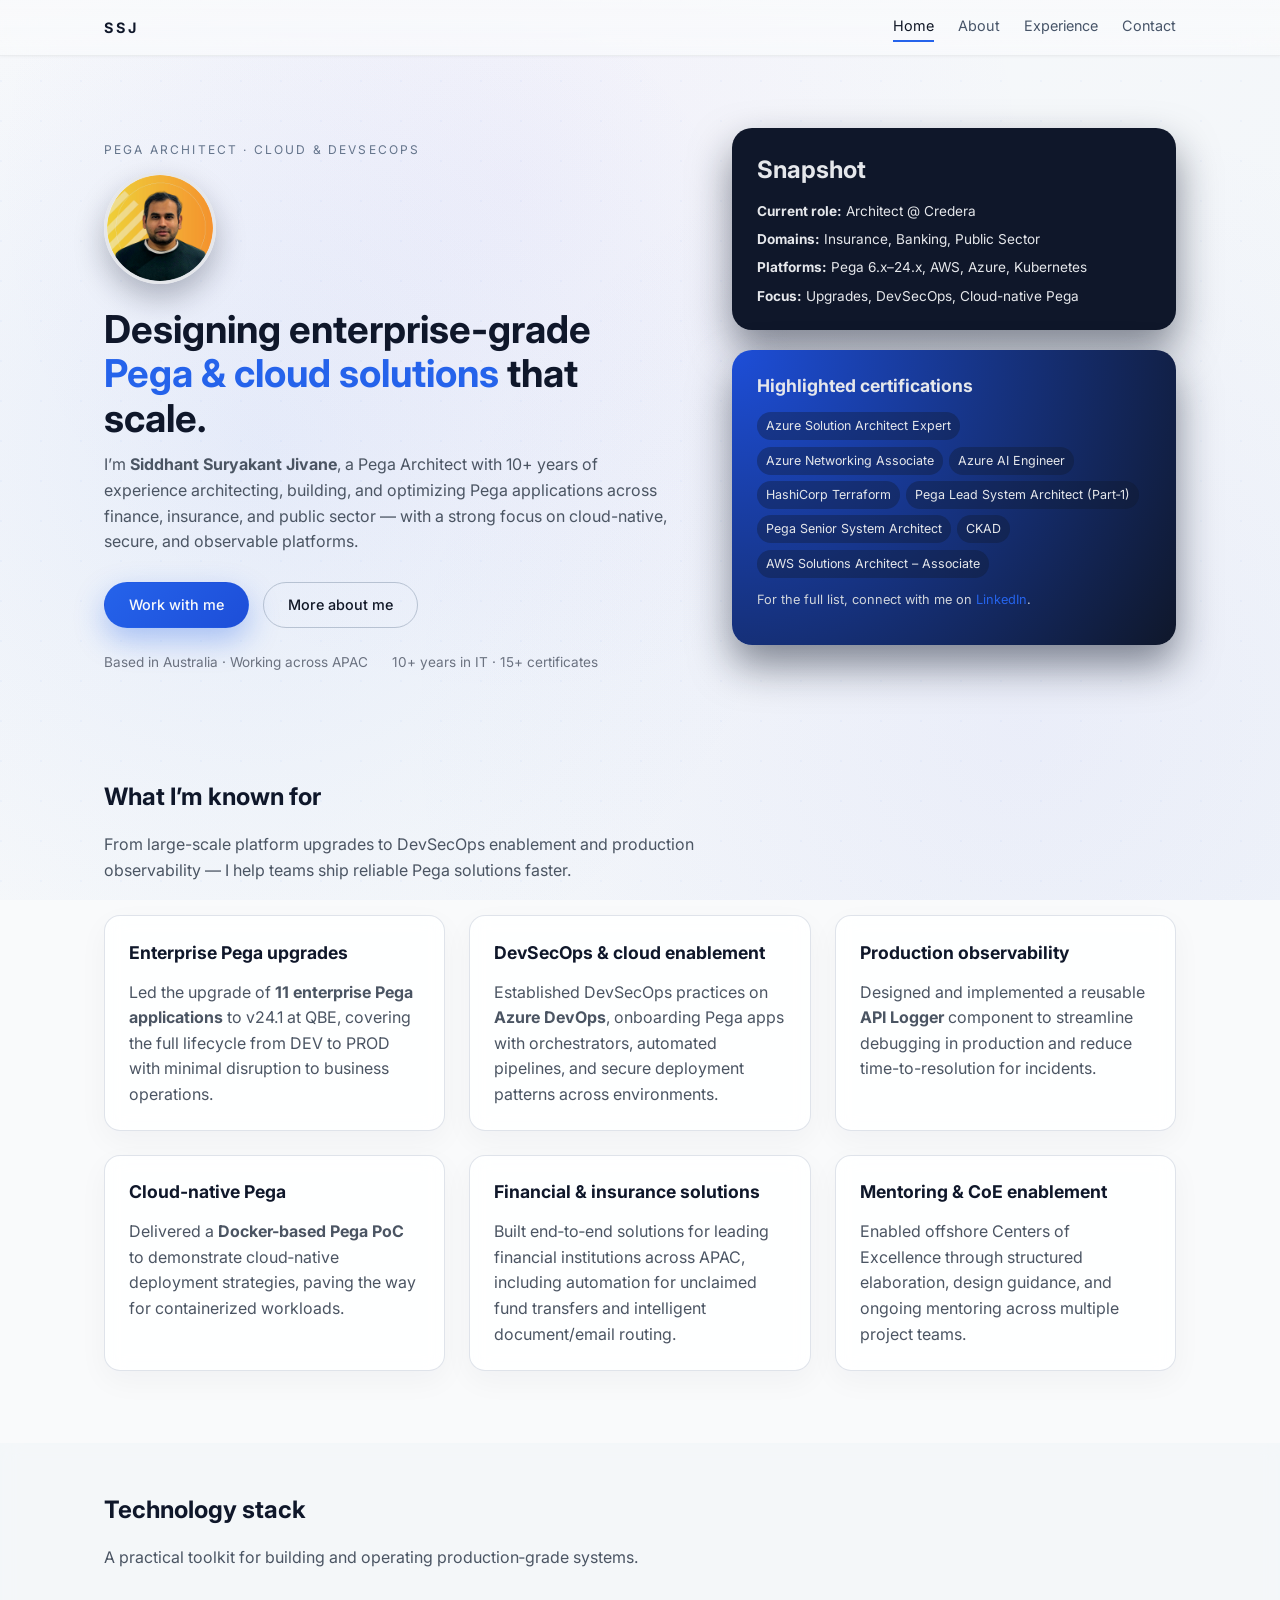
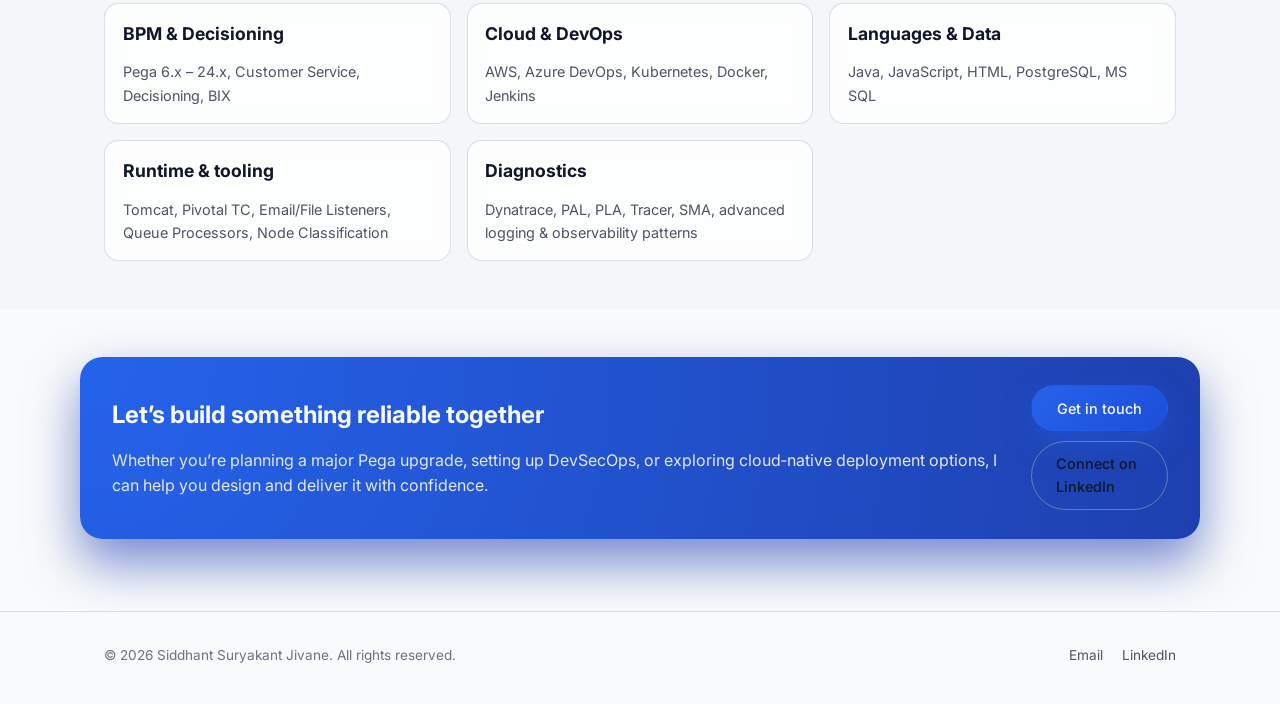
==== index.html @ ede344cb "Add files via upload ok" ====
<!DOCTYPE html>
<html lang="en">
  <head>
    <meta charset="UTF-8" />
    <meta name="viewport" content="width=device-width, initial-scale=1.0" />
    <title>Siddhant Suryakant Jivane | Pega Architect & Cloud Architect</title>
    <meta
      name="description"
      content="Siddhant Suryakant Jivane - Pega Architect and Cloud Architect with 10+ years of experience in Pega, DevSecOps, and cloud-native solutions across finance, insurance, and public sector."
    />
    <link rel="icon" type="image/png" href="assets/favicon.png" />
    <link rel="preconnect" href="https://fonts.googleapis.com" />
    <link rel="preconnect" href="https://fonts.gstatic.com" crossorigin />
    <link
      href="https://fonts.googleapis.com/css2?family=Inter:wght@300;400;500;600;700&display=swap"
      rel="stylesheet"
    />
    <link rel="stylesheet" href="styles.css" />
  </head>
  <body>
    <header class="site-header">
      <div class="container nav-container">
        <a href="index.html" class="logo">SSJ</a>
        <nav class="nav">
          <a href="index.html" class="nav-link active">Home</a>
          <a href="about.html" class="nav-link">About</a>
          <a href="experience.html" class="nav-link">Experience</a>
          <a href="contact.html" class="nav-link">Contact</a>
        </nav>
      </div>
    </header>

    <main>
      <!-- Hero -->
      <section class="hero">
        <div class="container hero-grid">
          <div class="hero-content">
            <p class="eyebrow">Pega Architect · Cloud & DevSecOps</p>
            <div class="hero-avatar-row">
              <img
                src="assets/profile.jpg"
                alt="Portrait of Siddhant Suryakant Jivane"
                class="avatar"
              />
            </div>
            <h1>
              Designing enterprise-grade<br />
              <span class="accent">Pega & cloud solutions</span>
              that scale.
            </h1>
            <p class="hero-subtitle">
              I’m <strong>Siddhant Suryakant Jivane</strong>, a Pega Architect with 10+
              years of experience architecting, building, and optimizing Pega
              applications across finance, insurance, and public sector — with a strong
              focus on cloud-native, secure, and observable platforms.
            </p>
            <div class="hero-actions">
              <a href="contact.html" class="btn primary">Work with me</a>
              <a href="about.html" class="btn ghost">More about me</a>
            </div>
            <div class="hero-meta">
              <span>Based in Australia · Working across APAC</span>
              <span>10+ years in IT · 15+ certificates</span>
            </div>
          </div>
          <div class="hero-panel">
            <div class="hero-card">
              <h2>Snapshot</h2>
              <ul class="stack-list">
                <li><strong>Current role:</strong> Architect @ Credera</li>
                <li><strong>Domains:</strong> Insurance, Banking, Public Sector</li>
                <li><strong>Platforms:</strong> Pega 6.x–24.x, AWS, Azure, Kubernetes</li>
                <li><strong>Focus:</strong> Upgrades, DevSecOps, Cloud-native Pega</li>
              </ul>
            </div>
            <div class="hero-card hero-card-accent">
              <h3>Highlighted certifications</h3>
              <ul class="badge-list">
                <li>Azure Solution Architect Expert</li>
                <li>Azure Networking Associate</li>
                <li>Azure AI Engineer</li>
                <li>HashiCorp Terraform</li>
                <li>Pega Lead System Architect (Part‑1)</li>
                <li>Pega Senior System Architect</li>
                <li>CKAD</li>
                <li>AWS Solutions Architect – Associate</li>
              </ul>
              <p class="small-note">
                For the full list, connect with me on
                <a
                  href="https://www.linkedin.com/in/siddhant-suryakant-jivane-pega-cloud/"
                  target="_blank"
                  rel="noreferrer"
                  >LinkedIn</a
                >.
              </p>
            </div>
          </div>
        </div>
      </section>

      <!-- Key Highlights -->
      <section class="section">
        <div class="container">
          <div class="section-header">
            <h2>What I’m known for</h2>
            <p>
              From large-scale platform upgrades to DevSecOps enablement and production
              observability — I help teams ship reliable Pega solutions faster.
            </p>
          </div>
          <div class="grid-3">
            <article class="card">
              <h3>Enterprise Pega upgrades</h3>
              <p>
                Led the upgrade of <strong>11 enterprise Pega applications</strong> to
                v24.1 at QBE, covering the full lifecycle from DEV to PROD with minimal
                disruption to business operations.
              </p>
            </article>
            <article class="card">
              <h3>DevSecOps & cloud enablement</h3>
              <p>
                Established DevSecOps practices on <strong>Azure DevOps</strong>,
                onboarding Pega apps with orchestrators, automated pipelines, and secure
                deployment patterns across environments.
              </p>
            </article>
            <article class="card">
              <h3>Production observability</h3>
              <p>
                Designed and implemented a reusable <strong>API Logger</strong> component
                to streamline debugging in production and reduce time-to-resolution for
                incidents.
              </p>
            </article>
          </div>
          <div class="grid-3">
            <article class="card">
              <h3>Cloud‑native Pega</h3>
              <p>
                Delivered a <strong>Docker-based Pega PoC</strong> to demonstrate
                cloud‑native deployment strategies, paving the way for containerized
                workloads.
              </p>
            </article>
            <article class="card">
              <h3>Financial & insurance solutions</h3>
              <p>
                Built end‑to‑end solutions for leading financial institutions across
                APAC, including automation for unclaimed fund transfers and intelligent
                document/email routing.
              </p>
            </article>
            <article class="card">
              <h3>Mentoring & CoE enablement</h3>
              <p>
                Enabled offshore Centers of Excellence through structured elaboration,
                design guidance, and ongoing mentoring across multiple project teams.
              </p>
            </article>
          </div>
        </div>
      </section>

      <!-- Tech Stack -->
      <section class="section section-alt">
        <div class="container">
          <div class="section-header">
            <h2>Technology stack</h2>
            <p>A practical toolkit for building and operating production‑grade systems.</p>
          </div>
          <div class="stack-grid">
            <div class="stack-column">
              <h3>BPM & Decisioning</h3>
              <p>Pega 6.x – 24.x, Customer Service, Decisioning, BIX</p>
            </div>
            <div class="stack-column">
              <h3>Cloud & DevOps</h3>
              <p>AWS, Azure DevOps, Kubernetes, Docker, Jenkins</p>
            </div>
            <div class="stack-column">
              <h3>Languages & Data</h3>
              <p>Java, JavaScript, HTML, PostgreSQL, MS SQL</p>
            </div>
            <div class="stack-column">
              <h3>Runtime & tooling</h3>
              <p>Tomcat, Pivotal TC, Email/File Listeners, Queue Processors, Node Classification</p>
            </div>
            <div class="stack-column">
              <h3>Diagnostics</h3>
              <p>Dynatrace, PAL, PLA, Tracer, SMA, advanced logging & observability patterns</p>
            </div>
          </div>
        </div>
      </section>

      <!-- Call to action -->
      <section class="section">
        <div class="container cta">
          <div>
            <h2>Let’s build something reliable together</h2>
            <p>
              Whether you’re planning a major Pega upgrade, setting up DevSecOps, or
              exploring cloud‑native deployment options, I can help you design and
              deliver it with confidence.
            </p>
          </div>
          <div class="cta-actions">
            <a href="contact.html" class="btn primary">Get in touch</a>
            <a
              href="https://www.linkedin.com/in/siddhant-suryakant-jivane-pega-cloud/"
              class="btn ghost"
              target="_blank"
              rel="noreferrer"
              >Connect on LinkedIn</a
            >
          </div>
        </div>
      </section>
    </main>

    <footer class="site-footer">
      <div class="container footer-content">
        <p>© <span id="year"></span> Siddhant Suryakant Jivane. All rights reserved.</p>
        <div class="footer-links">
          <a
            href="mailto:siddhant1jivane@gmail.com"
            class="footer-link"
            >Email</a
          >
          <a
            href="https://www.linkedin.com/in/siddhant-suryakant-jivane-pega-cloud/"
            target="_blank"
            rel="noreferrer"
            class="footer-link"
            >LinkedIn</a
          >
        </div>
      </div>
      <script>
        document.getElementById("year").textContent = new Date().getFullYear();
      </script>
    </footer>
    <script src="animations.js"></script>
  </body>
  </html>
---- styles.css ----
*,
*::before,
*::after {
  box-sizing: border-box;
}

html {
  scroll-behavior: smooth;
}

html,
body {
  margin: 0;
  padding: 0;
}

/* Respect user's motion preferences */
@media (prefers-reduced-motion: reduce) {
  *,
  *::before,
  *::after {
    animation-duration: 0.01ms !important;
    animation-iteration-count: 1 !important;
    transition-duration: 0.01ms !important;
  }
  
  html {
    scroll-behavior: auto;
  }
  
  body::before,
  body::after {
    animation: none !important;
  }
}

body {
  font-family: 'Inter', system-ui, -apple-system, BlinkMacSystemFont, 'Segoe UI',
    sans-serif;
  color: #0f172a;
  background-color: #f9fafb;
  line-height: 1.6;
  position: relative;
  overflow-x: hidden;
}

/* Animated gradient mesh background */
body::before {
  content: '';
  position: fixed;
  top: 0;
  left: 0;
  width: 100%;
  height: 100%;
  z-index: -1;
  background: 
    radial-gradient(circle at 20% 50%, rgba(37, 99, 235, 0.08) 0%, transparent 50%),
    radial-gradient(circle at 80% 80%, rgba(99, 102, 241, 0.06) 0%, transparent 50%),
    radial-gradient(circle at 40% 20%, rgba(139, 92, 246, 0.05) 0%, transparent 50%),
    linear-gradient(135deg, #f9fafb 0%, #f1f5f9 100%);
  background-size: 100% 100%;
  animation: gradientShift 15s ease infinite;
  opacity: 1;
}

@keyframes gradientShift {
  0%, 100% {
    background-position: 0% 50%;
  }
  50% {
    background-position: 100% 50%;
  }
}

/* Subtle animated dots pattern overlay */
body::after {
  content: '';
  position: fixed;
  top: 0;
  left: 0;
  width: 100%;
  height: 100%;
  z-index: -1;
  background-image: 
    radial-gradient(circle at 1px 1px, rgba(37, 99, 235, 0.03) 1px, transparent 0);
  background-size: 40px 40px;
  animation: patternMove 20s linear infinite;
  pointer-events: none;
}

@keyframes patternMove {
  0% {
    transform: translate(0, 0);
  }
  100% {
    transform: translate(40px, 40px);
  }
}

a {
  color: #2563eb;
  text-decoration: none;
}

a:hover {
  text-decoration: underline;
}

.container {
  max-width: 1120px;
  margin: 0 auto;
  padding: 0 1.5rem;
}

.site-header {
  position: sticky;
  top: 0;
  z-index: 20;
  backdrop-filter: blur(20px) saturate(180%);
  background: linear-gradient(to bottom, rgba(249, 250, 251, 0.85), rgba(249, 250, 251, 0.75));
  border-bottom: 1px solid rgba(15, 23, 42, 0.06);
  animation: slideInLeft 0.5s ease-out;
  box-shadow: 0 1px 3px rgba(15, 23, 42, 0.04);
}

.nav-container {
  display: flex;
  align-items: center;
  justify-content: space-between;
  padding: 0.85rem 1.5rem;
}

.logo {
  font-weight: 700;
  letter-spacing: 0.2em;
  font-size: 0.9rem;
  text-transform: uppercase;
  color: #0f172a;
  transition: transform 0.2s ease-out, color 0.2s ease-out;
  text-decoration: none;
}

.logo:hover {
  transform: scale(1.05);
  color: #2563eb;
}

.nav {
  display: flex;
  align-items: center;
  gap: 1.5rem;
}

.nav-link {
  font-size: 0.9rem;
  color: #475569;
  padding-bottom: 0.2rem;
  border-bottom: 2px solid transparent;
  transition: color 0.2s ease-out, border-color 0.2s ease-out;
  position: relative;
}

.nav-link:hover {
  color: #111827;
}

.nav-link.active {
  color: #111827;
  border-bottom-color: #2563eb;
}

.hero {
  padding: 4.5rem 0 3.5rem;
  animation: fadeIn 0.8s ease-out;
}

.hero-grid {
  display: grid;
  grid-template-columns: minmax(0, 3fr) minmax(0, 2.3fr);
  gap: 3rem;
  align-items: flex-start;
}

.eyebrow {
  text-transform: uppercase;
  font-size: 0.75rem;
  letter-spacing: 0.18em;
  color: #64748b;
  margin-bottom: 0.75rem;
}

h1,
h2,
h3 {
  margin: 0 0 0.8rem;
  color: #0f172a;
}

h1 {
  font-size: clamp(2.1rem, 3vw, 2.8rem);
  line-height: 1.15;
}

h2 {
  font-size: 1.5rem;
}

h3 {
  font-size: 1.1rem;
}

.accent {
  color: #2563eb;
}

.hero-subtitle {
  margin-top: 0.8rem;
  color: #4b5563;
}

.hero-avatar-row {
  margin-bottom: 1rem;
}

.avatar {
  width: 112px;
  height: 112px;
  border-radius: 999px;
  border: 3px solid #e5e7eb;
  box-shadow: 0 14px 30px rgba(15, 23, 42, 0.28);
  object-fit: cover;
  animation: scaleIn 0.6s ease-out 0.2s forwards;
  opacity: 0;
  transition: transform 0.3s ease-out, box-shadow 0.3s ease-out;
}

.avatar:hover {
  transform: scale(1.05);
  box-shadow: 0 18px 40px rgba(15, 23, 42, 0.35);
}

.hero-actions {
  margin-top: 1.7rem;
  display: flex;
  flex-wrap: wrap;
  gap: 0.85rem;
}

/* Animation keyframes */
@keyframes fadeInUp {
  from {
    opacity: 0;
    transform: translateY(20px);
  }
  to {
    opacity: 1;
    transform: translateY(0);
  }
}

@keyframes fadeIn {
  from {
    opacity: 0;
  }
  to {
    opacity: 1;
  }
}

@keyframes slideInLeft {
  from {
    opacity: 0;
    transform: translateX(-20px);
  }
  to {
    opacity: 1;
    transform: translateX(0);
  }
}

@keyframes scaleIn {
  from {
    opacity: 0;
    transform: scale(0.95);
  }
  to {
    opacity: 1;
    transform: scale(1);
  }
}

/* Animation classes */
.fade-in-up {
  animation: fadeInUp 0.6s ease-out forwards;
  opacity: 0;
}

.fade-in {
  animation: fadeIn 0.5s ease-out forwards;
  opacity: 0;
}

.slide-in-left {
  animation: slideInLeft 0.5s ease-out forwards;
  opacity: 0;
}

.scale-in {
  animation: scaleIn 0.4s ease-out forwards;
  opacity: 0;
}

/* Scroll-triggered animations */
.animate-on-scroll {
  opacity: 0;
  transform: translateY(30px);
  transition: opacity 0.6s ease-out, transform 0.6s ease-out;
}

.animate-on-scroll.animated {
  opacity: 1;
  transform: translateY(0);
}

/* Stagger delay for grid items */
.animate-on-scroll.delay-1 { transition-delay: 0.1s; }
.animate-on-scroll.delay-2 { transition-delay: 0.2s; }
.animate-on-scroll.delay-3 { transition-delay: 0.3s; }
.animate-on-scroll.delay-4 { transition-delay: 0.4s; }
.animate-on-scroll.delay-5 { transition-delay: 0.5s; }
.animate-on-scroll.delay-6 { transition-delay: 0.6s; }

.btn {
  display: inline-flex;
  align-items: center;
  justify-content: center;
  border-radius: 999px;
  padding: 0.65rem 1.5rem;
  font-size: 0.9rem;
  font-weight: 500;
  border: 1px solid transparent;
  cursor: pointer;
  transition: all 0.3s cubic-bezier(0.4, 0, 0.2, 1);
}

.btn.primary {
  background: linear-gradient(135deg, #2563eb, #1d4ed8);
  color: #f9fafb;
  box-shadow: 0 12px 30px rgba(37, 99, 235, 0.35);
}

.btn.primary:hover {
  box-shadow: 0 18px 40px rgba(37, 99, 235, 0.4);
  transform: translateY(-2px) scale(1.02);
}

.btn.primary:active {
  transform: translateY(0) scale(0.98);
}

.btn.ghost {
  background-color: transparent;
  border-color: rgba(148, 163, 184, 0.6);
  color: #111827;
}

.btn.ghost:hover {
  background-color: rgba(148, 163, 184, 0.12);
  transform: translateY(-1px);
  border-color: rgba(148, 163, 184, 0.8);
}

.btn.ghost:active {
  transform: translateY(0);
}

.btn.full-width {
  width: 100%;
}

.hero-meta {
  margin-top: 1.5rem;
  display: flex;
  flex-wrap: wrap;
  gap: 1.5rem;
  font-size: 0.85rem;
  color: #6b7280;
}

.hero-panel {
  display: flex;
  flex-direction: column;
  gap: 1.25rem;
}

.hero-card {
  background-color: #0f172a;
  color: #e5e7eb;
  border-radius: 1.25rem;
  padding: 1.4rem 1.6rem;
  box-shadow: 0 20px 40px rgba(15, 23, 42, 0.5);
  transition: transform 0.3s ease-out, box-shadow 0.3s ease-out;
  animation: fadeInUp 0.6s ease-out forwards;
  opacity: 0;
}

.hero-card:nth-child(1) {
  animation-delay: 0.3s;
}

.hero-card:nth-child(2) {
  animation-delay: 0.5s;
}

.hero-card:hover {
  transform: translateY(-4px);
  box-shadow: 0 24px 50px rgba(15, 23, 42, 0.6);
}

.hero-card h2,
.hero-card h3 {
  color: #e5e7eb;
  margin-bottom: 0.75rem;
}

.hero-card-accent {
  background: radial-gradient(circle at top left, #1d4ed8, #0f172a);
}

.stack-list {
  list-style: none;
  padding: 0;
  margin: 0;
  font-size: 0.85rem;
}

.stack-list li + li {
  margin-top: 0.4rem;
}

.badge-list {
  list-style: none;
  padding: 0;
  margin: 0.2rem 0 0.75rem;
  display: flex;
  flex-wrap: wrap;
  gap: 0.4rem;
}

.badge-list li {
  font-size: 0.78rem;
  padding: 0.25rem 0.55rem;
  border-radius: 999px;
  background-color: rgba(15, 23, 42, 0.22);
  color: #e5e7eb;
  transition: transform 0.2s ease-out, background-color 0.2s ease-out;
  display: inline-block;
}

.badge-list li:hover {
  transform: scale(1.08);
  background-color: rgba(15, 23, 42, 0.3);
}

.hero-card-accent .badge-list li {
  background-color: rgba(15, 23, 42, 0.35);
}

.small-note {
  font-size: 0.8rem;
  color: #d1d5db;
  margin-top: 0.5rem;
}

.section {
  padding: 3rem 0;
}

.section-alt {
  background-color: rgba(241, 245, 249, 0.6);
  backdrop-filter: blur(10px);
  position: relative;
}

.section-header {
  max-width: 640px;
  margin-bottom: 2rem;
}

.section-header p {
  color: #4b5563;
}

.grid-3 {
  display: grid;
  grid-template-columns: repeat(3, minmax(0, 1fr));
  gap: 1.5rem;
  margin-bottom: 1.5rem;
}

.card {
  background-color: rgba(255, 255, 255, 0.85);
  backdrop-filter: blur(10px);
  border-radius: 1rem;
  padding: 1.4rem 1.5rem;
  border: 1px solid rgba(148, 163, 184, 0.3);
  box-shadow: 0 10px 30px rgba(15, 23, 42, 0.04);
  transition: transform 0.3s ease-out, box-shadow 0.3s ease-out, border-color 0.3s ease-out, background-color 0.3s ease-out;
}

.card:hover {
  transform: translateY(-4px);
  box-shadow: 0 16px 40px rgba(15, 23, 42, 0.08);
  border-color: rgba(148, 163, 184, 0.5);
  background-color: rgba(255, 255, 255, 0.95);
}

.card p {
  margin: 0;
  color: #4b5563;
}

.stack-grid {
  display: grid;
  grid-template-columns: repeat(3, minmax(0, 1fr));
  gap: 1rem;
}

.stack-column {
  background-color: rgba(255, 255, 255, 0.85);
  backdrop-filter: blur(10px);
  border-radius: 0.9rem;
  padding: 1rem 1.1rem;
  border: 1px solid rgba(148, 163, 184, 0.35);
  transition: transform 0.3s ease-out, box-shadow 0.3s ease-out, border-color 0.3s ease-out, background-color 0.3s ease-out;
}

.stack-column:hover {
  transform: translateY(-2px);
  box-shadow: 0 8px 24px rgba(15, 23, 42, 0.06);
  border-color: rgba(148, 163, 184, 0.5);
  background-color: rgba(255, 255, 255, 0.95);
}

.stack-column p {
  margin: 0;
  font-size: 0.9rem;
  color: #4b5563;
}

.cta {
  display: flex;
  align-items: center;
  justify-content: space-between;
  gap: 1.5rem;
  background: radial-gradient(circle at top left, #2563eb, #1e40af);
  color: #e5e7eb;
  border-radius: 1.4rem;
  padding: 1.8rem 2rem;
  box-shadow: 0 24px 50px rgba(30, 64, 175, 0.6);
  transition: transform 0.3s ease-out, box-shadow 0.3s ease-out;
}

.cta:hover {
  transform: translateY(-2px);
  box-shadow: 0 28px 60px rgba(30, 64, 175, 0.7);
}

.cta h2 {
  color: #f9fafb;
}

.cta p {
  color: #e5e7eb;
  margin: 0.4rem 0 0;
}

.cta-actions {
  display: flex;
  flex-direction: column;
  gap: 0.6rem;
}

.page-hero {
  padding: 3.5rem 0 2.2rem;
  animation: fadeInUp 0.6s ease-out;
}

.page-hero .lead {
  color: #4b5563;
}

.narrow {
  max-width: 720px;
}

.two-column {
  display: grid;
  grid-template-columns: minmax(0, 1.25fr) minmax(0, 1.1fr);
  gap: 2.5rem;
  align-items: flex-start;
}

.key-list {
  list-style: none;
  padding: 0;
  margin: 0;
  color: #4b5563;
  font-size: 0.95rem;
}

.key-list li + li {
  margin-top: 0.5rem;
}

.badge-grid {
  display: grid;
  grid-template-columns: minmax(0, 2fr) minmax(0, 1.5fr);
  gap: 1.5rem;
  margin-top: 1.2rem;
}

.badge-group h3 {
  margin-bottom: 0.5rem;
}

.badge-group .badge-list li {
  background-color: #e5edff;
  color: #1e3a8a;
  transition: transform 0.2s ease-out, background-color 0.2s ease-out;
}

.badge-group .badge-list li:hover {
  transform: scale(1.08);
  background-color: #dbeafe;
}

.timeline {
  border-left: 2px solid rgba(148, 163, 184, 0.7);
  margin-left: 0.4rem;
  padding-left: 1.6rem;
  display: flex;
  flex-direction: column;
  gap: 1.8rem;
}

.timeline-item {
  position: relative;
  transition: transform 0.3s ease-out;
}

.timeline-item:hover {
  transform: translateX(4px);
}

.timeline-item::before {
  content: '';
  position: absolute;
  left: -1.74rem;
  top: 0.35rem;
  width: 10px;
  height: 10px;
  border-radius: 999px;
  background-color: #2563eb;
  box-shadow: 0 0 0 4px rgba(37, 99, 235, 0.2);
  transition: transform 0.3s ease-out, box-shadow 0.3s ease-out;
}

.timeline-item:hover::before {
  transform: scale(1.3);
  box-shadow: 0 0 0 6px rgba(37, 99, 235, 0.3);
}

.timeline-meta h2 {
  font-size: 1.1rem;
}

.company {
  font-size: 0.95rem;
  color: #374151;
  margin: 0;
}

.duration {
  font-size: 0.85rem;
  color: #6b7280;
  margin: 0.15rem 0 0.5rem;
}

.timeline-content ul {
  margin: 0.2rem 0 0;
  padding-left: 1.1rem;
  color: #4b5563;
}

.timeline-content li + li {
  margin-top: 0.35rem;
}

.education-grid {
  display: grid;
  grid-template-columns: minmax(0, 1.3fr) minmax(0, 1fr);
  gap: 1.2rem;
}

.education-meta {
  margin-top: 0.4rem;
  font-size: 0.85rem;
  color: #6b7280;
}

.contact-list {
  list-style: none;
  padding: 0;
  margin: 0 0 1rem;
}

.contact-list li {
  margin-bottom: 0.7rem;
  font-size: 0.95rem;
}

.label {
  display: block;
  font-size: 0.8rem;
  text-transform: uppercase;
  letter-spacing: 0.16em;
  color: #94a3b8;
  margin-bottom: 0.15rem;
}

.contact-form {
  background-color: rgba(255, 255, 255, 0.85);
  backdrop-filter: blur(10px);
  border-radius: 1rem;
  padding: 1.6rem 1.8rem;
  border: 1px solid rgba(148, 163, 184, 0.4);
  box-shadow: 0 12px 30px rgba(15, 23, 42, 0.06);
  transition: background-color 0.3s ease-out;
}

.contact-form:hover {
  background-color: rgba(255, 255, 255, 0.95);
}

.form-field {
  margin-bottom: 1rem;
}

.form-field label {
  display: block;
  font-size: 0.85rem;
  font-weight: 500;
  color: #374151;
  margin-bottom: 0.25rem;
}

.form-field input,
.form-field textarea {
  width: 100%;
  border-radius: 0.7rem;
  border: 1px solid rgba(148, 163, 184, 0.8);
  padding: 0.55rem 0.75rem;
  font-family: inherit;
  font-size: 0.9rem;
  outline: none;
  transition: border-color 0.15s ease-out, box-shadow 0.15s ease-out;
}

.form-field input:focus,
.form-field textarea:focus {
  border-color: #2563eb;
  box-shadow: 0 0 0 3px rgba(37, 99, 235, 0.15);
  transform: translateY(-1px);
}

.form-field input,
.form-field textarea {
  transition: border-color 0.2s ease-out, box-shadow 0.2s ease-out, transform 0.2s ease-out;
}

.form-hint {
  font-size: 0.8rem;
  color: #6b7280;
  margin-top: 0.5rem;
}

.site-footer {
  border-top: 1px solid rgba(148, 163, 184, 0.35);
  padding: 1.25rem 0 1.5rem;
  background-color: #f8fafc;
  margin-top: 1.5rem;
}

.footer-content {
  display: flex;
  align-items: center;
  justify-content: space-between;
  gap: 1rem;
  font-size: 0.85rem;
  color: #6b7280;
}

.footer-links {
  display: flex;
  gap: 1.2rem;
}

.footer-link {
  color: #4b5563;
}

.footer-link:hover {
  color: #111827;
}

@media (max-width: 900px) {
  .hero-grid {
    grid-template-columns: minmax(0, 1fr);
  }

  .hero-panel {
    order: -1;
  }

  .grid-3 {
    grid-template-columns: repeat(2, minmax(0, 1fr));
  }

  .stack-grid {
    grid-template-columns: repeat(2, minmax(0, 1fr));
  }

  .badge-grid {
    grid-template-columns: minmax(0, 1fr);
  }

  .two-column {
    grid-template-columns: minmax(0, 1fr);
  }

  .cta {
    flex-direction: column;
    align-items: flex-start;
  }
}

@media (max-width: 640px) {
  .nav-container {
    padding-inline: 1.1rem;
  }

  .nav {
    gap: 0.9rem;
  }

  .hero {
    padding-top: 3.2rem;
  }

  .section {
    padding: 2.2rem 0;
  }

  .grid-3 {
    grid-template-columns: minmax(0, 1fr);
  }

  .stack-grid {
    grid-template-columns: minmax(0, 1fr);
  }

  .education-grid {
    grid-template-columns: minmax(0, 1fr);
  }

  .cta {
    padding: 1.4rem 1.5rem;
  }

  .contact-form {
    padding-inline: 1.2rem;
  }

  .footer-content {
    flex-direction: column;
    align-items: flex-start;
  }
}
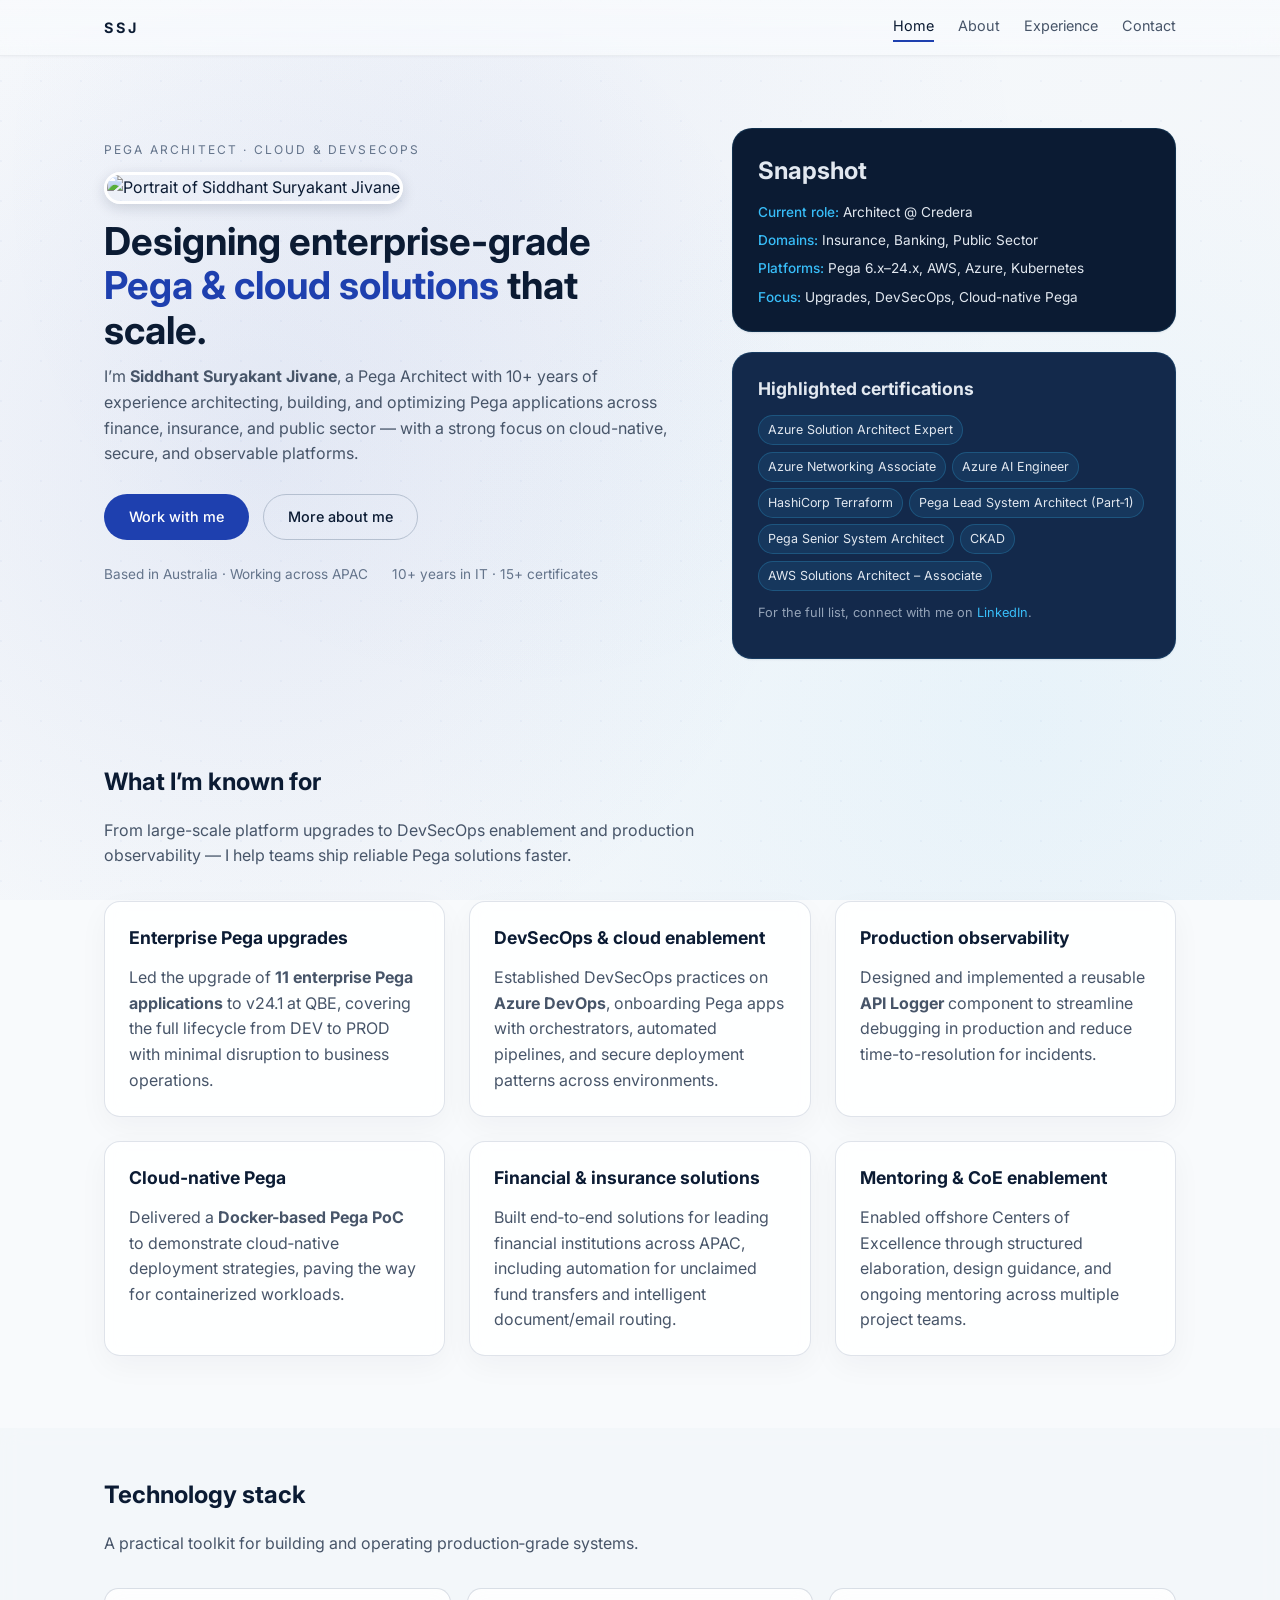
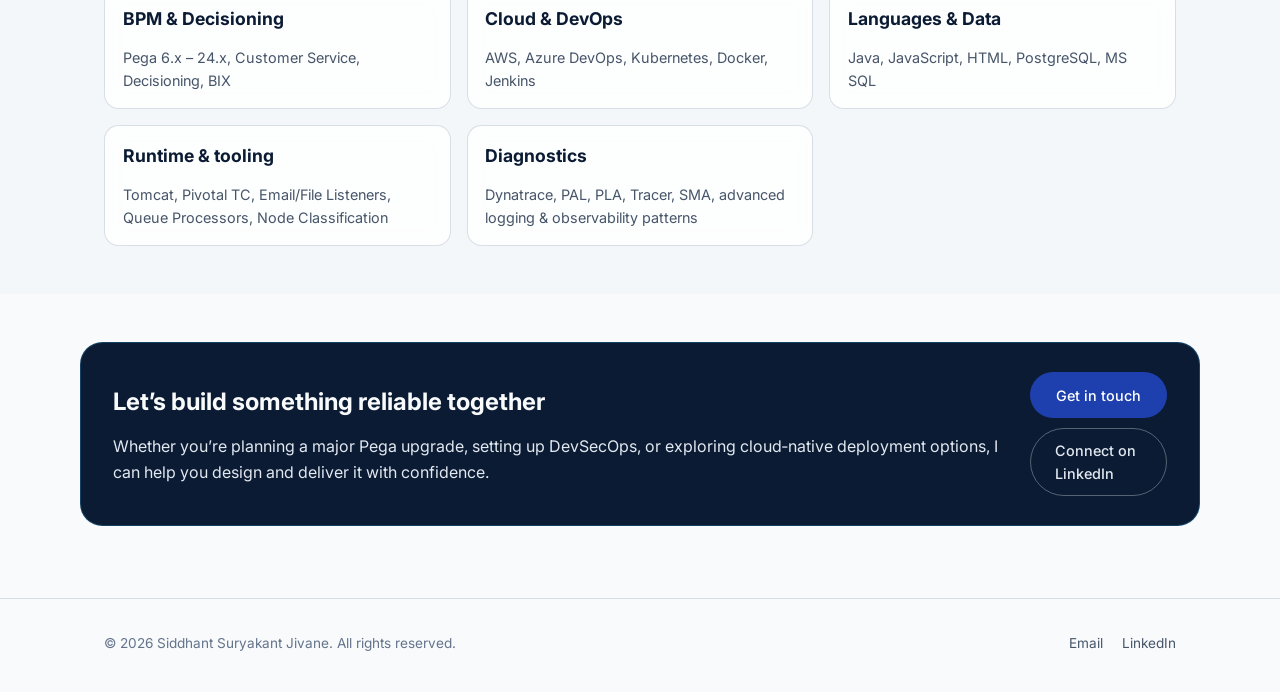
==== commit 6a937ee0: "Add files via upload" ====
--- a/index.html
+++ b/index.html
@@ -1,249 +1,305 @@
-<!DOCTYPE html>
-<html lang="en">
-  <head>
-    <meta charset="UTF-8" />
-    <meta name="viewport" content="width=device-width, initial-scale=1.0" />
-    <title>Siddhant Suryakant Jivane | Pega Architect & Cloud Architect</title>
-    <meta
-      name="description"
-      content="Siddhant Suryakant Jivane - Pega Architect and Cloud Architect with 10+ years of experience in Pega, DevSecOps, and cloud-native solutions across finance, insurance, and public sector."
-    />
-    <link rel="icon" type="image/png" href="assets/favicon.png" />
-    <link rel="preconnect" href="https://fonts.googleapis.com" />
-    <link rel="preconnect" href="https://fonts.gstatic.com" crossorigin />
-    <link
-      href="https://fonts.googleapis.com/css2?family=Inter:wght@300;400;500;600;700&display=swap"
-      rel="stylesheet"
-    />
-    <link rel="stylesheet" href="styles.css" />
-  </head>
-  <body>
-    <header class="site-header">
-      <div class="container nav-container">
-        <a href="index.html" class="logo">SSJ</a>
-        <nav class="nav">
-          <a href="index.html" class="nav-link active">Home</a>
-          <a href="about.html" class="nav-link">About</a>
-          <a href="experience.html" class="nav-link">Experience</a>
-          <a href="contact.html" class="nav-link">Contact</a>
-        </nav>
-      </div>
-    </header>
-
-    <main>
-      <!-- Hero -->
-      <section class="hero">
-        <div class="container hero-grid">
-          <div class="hero-content">
-            <p class="eyebrow">Pega Architect · Cloud & DevSecOps</p>
-            <div class="hero-avatar-row">
-              <img
-                src="assets/profile.jpg"
-                alt="Portrait of Siddhant Suryakant Jivane"
-                class="avatar"
-              />
-            </div>
-            <h1>
-              Designing enterprise-grade<br />
-              <span class="accent">Pega & cloud solutions</span>
-              that scale.
-            </h1>
-            <p class="hero-subtitle">
-              I’m <strong>Siddhant Suryakant Jivane</strong>, a Pega Architect with 10+
-              years of experience architecting, building, and optimizing Pega
-              applications across finance, insurance, and public sector — with a strong
-              focus on cloud-native, secure, and observable platforms.
-            </p>
-            <div class="hero-actions">
-              <a href="contact.html" class="btn primary">Work with me</a>
-              <a href="about.html" class="btn ghost">More about me</a>
-            </div>
-            <div class="hero-meta">
-              <span>Based in Australia · Working across APAC</span>
-              <span>10+ years in IT · 15+ certificates</span>
-            </div>
-          </div>
-          <div class="hero-panel">
-            <div class="hero-card">
-              <h2>Snapshot</h2>
-              <ul class="stack-list">
-                <li><strong>Current role:</strong> Architect @ Credera</li>
-                <li><strong>Domains:</strong> Insurance, Banking, Public Sector</li>
-                <li><strong>Platforms:</strong> Pega 6.x–24.x, AWS, Azure, Kubernetes</li>
-                <li><strong>Focus:</strong> Upgrades, DevSecOps, Cloud-native Pega</li>
-              </ul>
-            </div>
-            <div class="hero-card hero-card-accent">
-              <h3>Highlighted certifications</h3>
-              <ul class="badge-list">
-                <li>Azure Solution Architect Expert</li>
-                <li>Azure Networking Associate</li>
-                <li>Azure AI Engineer</li>
-                <li>HashiCorp Terraform</li>
-                <li>Pega Lead System Architect (Part‑1)</li>
-                <li>Pega Senior System Architect</li>
-                <li>CKAD</li>
-                <li>AWS Solutions Architect – Associate</li>
-              </ul>
-              <p class="small-note">
-                For the full list, connect with me on
-                <a
-                  href="https://www.linkedin.com/in/siddhant-suryakant-jivane-pega-cloud/"
-                  target="_blank"
-                  rel="noreferrer"
-                  >LinkedIn</a
-                >.
-              </p>
-            </div>
-          </div>
-        </div>
-      </section>
-
-      <!-- Key Highlights -->
-      <section class="section">
-        <div class="container">
-          <div class="section-header">
-            <h2>What I’m known for</h2>
-            <p>
-              From large-scale platform upgrades to DevSecOps enablement and production
-              observability — I help teams ship reliable Pega solutions faster.
-            </p>
-          </div>
-          <div class="grid-3">
-            <article class="card">
-              <h3>Enterprise Pega upgrades</h3>
-              <p>
-                Led the upgrade of <strong>11 enterprise Pega applications</strong> to
-                v24.1 at QBE, covering the full lifecycle from DEV to PROD with minimal
-                disruption to business operations.
-              </p>
-            </article>
-            <article class="card">
-              <h3>DevSecOps & cloud enablement</h3>
-              <p>
-                Established DevSecOps practices on <strong>Azure DevOps</strong>,
-                onboarding Pega apps with orchestrators, automated pipelines, and secure
-                deployment patterns across environments.
-              </p>
-            </article>
-            <article class="card">
-              <h3>Production observability</h3>
-              <p>
-                Designed and implemented a reusable <strong>API Logger</strong> component
-                to streamline debugging in production and reduce time-to-resolution for
-                incidents.
-              </p>
-            </article>
-          </div>
-          <div class="grid-3">
-            <article class="card">
-              <h3>Cloud‑native Pega</h3>
-              <p>
-                Delivered a <strong>Docker-based Pega PoC</strong> to demonstrate
-                cloud‑native deployment strategies, paving the way for containerized
-                workloads.
-              </p>
-            </article>
-            <article class="card">
-              <h3>Financial & insurance solutions</h3>
-              <p>
-                Built end‑to‑end solutions for leading financial institutions across
-                APAC, including automation for unclaimed fund transfers and intelligent
-                document/email routing.
-              </p>
-            </article>
-            <article class="card">
-              <h3>Mentoring & CoE enablement</h3>
-              <p>
-                Enabled offshore Centers of Excellence through structured elaboration,
-                design guidance, and ongoing mentoring across multiple project teams.
-              </p>
-            </article>
-          </div>
-        </div>
-      </section>
-
-      <!-- Tech Stack -->
-      <section class="section section-alt">
-        <div class="container">
-          <div class="section-header">
-            <h2>Technology stack</h2>
-            <p>A practical toolkit for building and operating production‑grade systems.</p>
-          </div>
-          <div class="stack-grid">
-            <div class="stack-column">
-              <h3>BPM & Decisioning</h3>
-              <p>Pega 6.x – 24.x, Customer Service, Decisioning, BIX</p>
-            </div>
-            <div class="stack-column">
-              <h3>Cloud & DevOps</h3>
-              <p>AWS, Azure DevOps, Kubernetes, Docker, Jenkins</p>
-            </div>
-            <div class="stack-column">
-              <h3>Languages & Data</h3>
-              <p>Java, JavaScript, HTML, PostgreSQL, MS SQL</p>
-            </div>
-            <div class="stack-column">
-              <h3>Runtime & tooling</h3>
-              <p>Tomcat, Pivotal TC, Email/File Listeners, Queue Processors, Node Classification</p>
-            </div>
-            <div class="stack-column">
-              <h3>Diagnostics</h3>
-              <p>Dynatrace, PAL, PLA, Tracer, SMA, advanced logging & observability patterns</p>
-            </div>
-          </div>
-        </div>
-      </section>
-
-      <!-- Call to action -->
-      <section class="section">
-        <div class="container cta">
-          <div>
-            <h2>Let’s build something reliable together</h2>
-            <p>
-              Whether you’re planning a major Pega upgrade, setting up DevSecOps, or
-              exploring cloud‑native deployment options, I can help you design and
-              deliver it with confidence.
-            </p>
-          </div>
-          <div class="cta-actions">
-            <a href="contact.html" class="btn primary">Get in touch</a>
-            <a
-              href="https://www.linkedin.com/in/siddhant-suryakant-jivane-pega-cloud/"
-              class="btn ghost"
-              target="_blank"
-              rel="noreferrer"
-              >Connect on LinkedIn</a
-            >
-          </div>
-        </div>
-      </section>
-    </main>
-
-    <footer class="site-footer">
-      <div class="container footer-content">
-        <p>© <span id="year"></span> Siddhant Suryakant Jivane. All rights reserved.</p>
-        <div class="footer-links">
-          <a
-            href="mailto:siddhant1jivane@gmail.com"
-            class="footer-link"
-            >Email</a
-          >
-          <a
-            href="https://www.linkedin.com/in/siddhant-suryakant-jivane-pega-cloud/"
-            target="_blank"
-            rel="noreferrer"
-            class="footer-link"
-            >LinkedIn</a
-          >
-        </div>
-      </div>
-      <script>
-        document.getElementById("year").textContent = new Date().getFullYear();
-      </script>
-    </footer>
-    <script src="animations.js"></script>
-  </body>
-  </html>
-
-
+<!DOCTYPE html>
+<html lang="en">
+  <head>
+    <meta charset="UTF-8" />
+    <meta name="viewport" content="width=device-width, initial-scale=1.0" />
+    <title>Siddhant Suryakant Jivane | Pega Architect & Cloud Architect</title>
+    <meta
+      name="description"
+      content="Siddhant Suryakant Jivane - Pega Architect and Cloud Architect with 10+ years of experience in Pega, DevSecOps, and cloud-native solutions across finance, insurance, and public sector."
+    />
+    <link rel="canonical" href="https://YOUR-DOMAIN.com/" />
+    <meta name="theme-color" content="#0b1b33" />
+    <meta property="og:type" content="website" />
+    <meta property="og:site_name" content="Siddhant Suryakant Jivane" />
+    <meta property="og:title" content="Siddhant Suryakant Jivane | Pega Architect & Cloud Architect" />
+    <meta property="og:description" content="Siddhant Suryakant Jivane - Pega Architect and Cloud Architect with 10+ years of experience in Pega, DevSecOps, and cloud-native solutions across finance, insurance, and public sector." />
+    <meta property="og:url" content="https://YOUR-DOMAIN.com/" />
+    <meta property="og:image" content="https://YOUR-DOMAIN.com/assets/og-image.jpg" />
+    <meta property="og:image:alt" content="Portrait of Siddhant Suryakant Jivane" />
+    <meta name="twitter:card" content="summary" />
+    <meta name="twitter:title" content="Siddhant Suryakant Jivane | Pega Architect & Cloud Architect" />
+    <meta name="twitter:description" content="Siddhant Suryakant Jivane - Pega Architect and Cloud Architect with 10+ years of experience in Pega, DevSecOps, and cloud-native solutions across finance, insurance, and public sector." />
+    <meta name="twitter:image" content="https://YOUR-DOMAIN.com/assets/og-image.jpg" />
+    <link rel="icon" type="image/png" sizes="32x32" href="assets/favicon-32.png" />
+    <link rel="apple-touch-icon" href="assets/apple-touch-icon.png" />
+    <script type="application/ld+json">
+      {
+        "@context": "https://schema.org",
+        "@type": "Person",
+        "name": "Siddhant Suryakant Jivane",
+        "jobTitle": "Pega Architect & Cloud Architect",
+        "url": "https://YOUR-DOMAIN.com/",
+        "image": "https://YOUR-DOMAIN.com/assets/og-image.jpg",
+        "worksFor": {
+          "@type": "Organization",
+          "name": "Credera"
+        },
+        "address": {
+          "@type": "PostalAddress",
+          "addressCountry": "AU"
+        },
+        "alumniOf": [
+          "Caltech CTME",
+          "M. S. Bidve College of Engineering"
+        ],
+        "knowsAbout": [
+          "Pega",
+          "Pega Lead System Architect",
+          "DevSecOps",
+          "Azure",
+          "AWS",
+          "Kubernetes",
+          "Terraform",
+          "Cloud architecture",
+          "AI and machine learning"
+        ],
+        "sameAs": [
+          "https://www.linkedin.com/in/siddhant-suryakant-jivane-pega-cloud/"
+        ]
+      }
+    </script>
+    <link rel="preconnect" href="https://fonts.googleapis.com" />
+    <link rel="preconnect" href="https://fonts.gstatic.com" crossorigin />
+    <link
+      href="https://fonts.googleapis.com/css2?family=Inter:wght@300;400;500;600;700&display=swap"
+      rel="stylesheet"
+    />
+    <link rel="stylesheet" href="styles.css" />
+  </head>
+  <body>
+    <header class="site-header">
+      <div class="container nav-container">
+        <a href="index.html" class="logo">SSJ</a>
+        <nav class="nav">
+          <a href="index.html" class="nav-link active">Home</a>
+          <a href="about.html" class="nav-link">About</a>
+          <a href="experience.html" class="nav-link">Experience</a>
+          <a href="contact.html" class="nav-link">Contact</a>
+        </nav>
+      </div>
+    </header>
+
+    <main>
+      <!-- Hero -->
+      <section class="hero">
+        <div class="container hero-grid">
+          <div class="hero-content">
+            <p class="eyebrow">Pega Architect · Cloud & DevSecOps</p>
+            <div class="hero-avatar-row">
+              <picture>
+                <source srcset="assets/profile.webp" type="image/webp" />
+                <img
+                  src="assets/profile-224.jpg"
+                  alt="Portrait of Siddhant Suryakant Jivane"
+                  class="avatar"
+                  width="112"
+                  height="112"
+                  fetchpriority="high"
+                />
+              </picture>
+            </div>
+            <h1>
+              Designing enterprise-grade<br />
+              <span class="accent">Pega & cloud solutions</span>
+              that scale.
+            </h1>
+            <p class="hero-subtitle">
+              I’m <strong>Siddhant Suryakant Jivane</strong>, a Pega Architect with 10+
+              years of experience architecting, building, and optimizing Pega
+              applications across finance, insurance, and public sector — with a strong
+              focus on cloud-native, secure, and observable platforms.
+            </p>
+            <div class="hero-actions">
+              <a href="contact.html" class="btn primary">Work with me</a>
+              <a href="about.html" class="btn ghost">More about me</a>
+            </div>
+            <div class="hero-meta">
+              <span>Based in Australia · Working across APAC</span>
+              <span>10+ years in IT · 15+ certificates</span>
+            </div>
+          </div>
+          <div class="hero-panel">
+            <div class="hero-card">
+              <h2>Snapshot</h2>
+              <ul class="stack-list">
+                <li><strong>Current role:</strong> Architect @ Credera</li>
+                <li><strong>Domains:</strong> Insurance, Banking, Public Sector</li>
+                <li><strong>Platforms:</strong> Pega 6.x–24.x, AWS, Azure, Kubernetes</li>
+                <li><strong>Focus:</strong> Upgrades, DevSecOps, Cloud-native Pega</li>
+              </ul>
+            </div>
+            <div class="hero-card hero-card-accent">
+              <h3>Highlighted certifications</h3>
+              <ul class="badge-list">
+                <li>Azure Solution Architect Expert</li>
+                <li>Azure Networking Associate</li>
+                <li>Azure AI Engineer</li>
+                <li>HashiCorp Terraform</li>
+                <li>Pega Lead System Architect (Part‑1)</li>
+                <li>Pega Senior System Architect</li>
+                <li>CKAD</li>
+                <li>AWS Solutions Architect – Associate</li>
+              </ul>
+              <p class="small-note">
+                For the full list, connect with me on
+                <a
+                  href="https://www.linkedin.com/in/siddhant-suryakant-jivane-pega-cloud/"
+                  target="_blank"
+                  rel="noreferrer"
+                  >LinkedIn</a
+                >.
+              </p>
+            </div>
+          </div>
+        </div>
+      </section>
+
+      <!-- Key Highlights -->
+      <section class="section">
+        <div class="container">
+          <div class="section-header">
+            <h2>What I’m known for</h2>
+            <p>
+              From large-scale platform upgrades to DevSecOps enablement and production
+              observability — I help teams ship reliable Pega solutions faster.
+            </p>
+          </div>
+          <div class="grid-3">
+            <article class="card">
+              <h3>Enterprise Pega upgrades</h3>
+              <p>
+                Led the upgrade of <strong>11 enterprise Pega applications</strong> to
+                v24.1 at QBE, covering the full lifecycle from DEV to PROD with minimal
+                disruption to business operations.
+              </p>
+            </article>
+            <article class="card">
+              <h3>DevSecOps & cloud enablement</h3>
+              <p>
+                Established DevSecOps practices on <strong>Azure DevOps</strong>,
+                onboarding Pega apps with orchestrators, automated pipelines, and secure
+                deployment patterns across environments.
+              </p>
+            </article>
+            <article class="card">
+              <h3>Production observability</h3>
+              <p>
+                Designed and implemented a reusable <strong>API Logger</strong> component
+                to streamline debugging in production and reduce time-to-resolution for
+                incidents.
+              </p>
+            </article>
+          </div>
+          <div class="grid-3">
+            <article class="card">
+              <h3>Cloud‑native Pega</h3>
+              <p>
+                Delivered a <strong>Docker-based Pega PoC</strong> to demonstrate
+                cloud‑native deployment strategies, paving the way for containerized
+                workloads.
+              </p>
+            </article>
+            <article class="card">
+              <h3>Financial & insurance solutions</h3>
+              <p>
+                Built end‑to‑end solutions for leading financial institutions across
+                APAC, including automation for unclaimed fund transfers and intelligent
+                document/email routing.
+              </p>
+            </article>
+            <article class="card">
+              <h3>Mentoring & CoE enablement</h3>
+              <p>
+                Enabled offshore Centers of Excellence through structured elaboration,
+                design guidance, and ongoing mentoring across multiple project teams.
+              </p>
+            </article>
+          </div>
+        </div>
+      </section>
+
+      <!-- Tech Stack -->
+      <section class="section section-alt">
+        <div class="container">
+          <div class="section-header">
+            <h2>Technology stack</h2>
+            <p>A practical toolkit for building and operating production‑grade systems.</p>
+          </div>
+          <div class="stack-grid">
+            <div class="stack-column">
+              <h3>BPM & Decisioning</h3>
+              <p>Pega 6.x – 24.x, Customer Service, Decisioning, BIX</p>
+            </div>
+            <div class="stack-column">
+              <h3>Cloud & DevOps</h3>
+              <p>AWS, Azure DevOps, Kubernetes, Docker, Jenkins</p>
+            </div>
+            <div class="stack-column">
+              <h3>Languages & Data</h3>
+              <p>Java, JavaScript, HTML, PostgreSQL, MS SQL</p>
+            </div>
+            <div class="stack-column">
+              <h3>Runtime & tooling</h3>
+              <p>Tomcat, Pivotal TC, Email/File Listeners, Queue Processors, Node Classification</p>
+            </div>
+            <div class="stack-column">
+              <h3>Diagnostics</h3>
+              <p>Dynatrace, PAL, PLA, Tracer, SMA, advanced logging & observability patterns</p>
+            </div>
+          </div>
+        </div>
+      </section>
+
+      <!-- Call to action -->
+      <section class="section">
+        <div class="container cta">
+          <div>
+            <h2>Let’s build something reliable together</h2>
+            <p>
+              Whether you’re planning a major Pega upgrade, setting up DevSecOps, or
+              exploring cloud‑native deployment options, I can help you design and
+              deliver it with confidence.
+            </p>
+          </div>
+          <div class="cta-actions">
+            <a href="contact.html" class="btn primary">Get in touch</a>
+            <a
+              href="https://www.linkedin.com/in/siddhant-suryakant-jivane-pega-cloud/"
+              class="btn ghost"
+              target="_blank"
+              rel="noreferrer"
+              >Connect on LinkedIn</a
+            >
+          </div>
+        </div>
+      </section>
+    </main>
+
+    <footer class="site-footer">
+      <div class="container footer-content">
+        <p>© <span id="year"></span> Siddhant Suryakant Jivane. All rights reserved.</p>
+        <div class="footer-links">
+          <a
+            href="mailto:siddhant1jivane@gmail.com"
+            class="footer-link"
+            >Email</a
+          >
+          <a
+            href="https://www.linkedin.com/in/siddhant-suryakant-jivane-pega-cloud/"
+            target="_blank"
+            rel="noreferrer"
+            class="footer-link"
+            >LinkedIn</a
+          >
+        </div>
+      </div>
+      <script>
+        document.getElementById("year").textContent = new Date().getFullYear();
+      </script>
+    </footer>
+    <script src="animations.js"></script>
+  </body>
+</html>
+
+
--- a/styles.css
+++ b/styles.css
@@ -1,891 +1,935 @@
-*,
-*::before,
-*::after {
-  box-sizing: border-box;
-}
-
-html {
-  scroll-behavior: smooth;
-}
-
-html,
-body {
-  margin: 0;
-  padding: 0;
-}
-
-/* Respect user's motion preferences */
-@media (prefers-reduced-motion: reduce) {
-  *,
-  *::before,
-  *::after {
-    animation-duration: 0.01ms !important;
-    animation-iteration-count: 1 !important;
-    transition-duration: 0.01ms !important;
-  }
-  
-  html {
-    scroll-behavior: auto;
-  }
-  
-  body::before,
-  body::after {
-    animation: none !important;
-  }
-}
-
-body {
-  font-family: 'Inter', system-ui, -apple-system, BlinkMacSystemFont, 'Segoe UI',
-    sans-serif;
-  color: #0f172a;
-  background-color: #f9fafb;
-  line-height: 1.6;
-  position: relative;
-  overflow-x: hidden;
-}
-
-/* Animated gradient mesh background */
-body::before {
-  content: '';
-  position: fixed;
-  top: 0;
-  left: 0;
-  width: 100%;
-  height: 100%;
-  z-index: -1;
-  background: 
-    radial-gradient(circle at 20% 50%, rgba(37, 99, 235, 0.08) 0%, transparent 50%),
-    radial-gradient(circle at 80% 80%, rgba(99, 102, 241, 0.06) 0%, transparent 50%),
-    radial-gradient(circle at 40% 20%, rgba(139, 92, 246, 0.05) 0%, transparent 50%),
-    linear-gradient(135deg, #f9fafb 0%, #f1f5f9 100%);
-  background-size: 100% 100%;
-  animation: gradientShift 15s ease infinite;
-  opacity: 1;
-}
-
-@keyframes gradientShift {
-  0%, 100% {
-    background-position: 0% 50%;
-  }
-  50% {
-    background-position: 100% 50%;
-  }
-}
-
-/* Subtle animated dots pattern overlay */
-body::after {
-  content: '';
-  position: fixed;
-  top: 0;
-  left: 0;
-  width: 100%;
-  height: 100%;
-  z-index: -1;
-  background-image: 
-    radial-gradient(circle at 1px 1px, rgba(37, 99, 235, 0.03) 1px, transparent 0);
-  background-size: 40px 40px;
-  animation: patternMove 20s linear infinite;
-  pointer-events: none;
-}
-
-@keyframes patternMove {
-  0% {
-    transform: translate(0, 0);
-  }
-  100% {
-    transform: translate(40px, 40px);
-  }
-}
-
-a {
-  color: #2563eb;
-  text-decoration: none;
-}
-
-a:hover {
-  text-decoration: underline;
-}
-
-.container {
-  max-width: 1120px;
-  margin: 0 auto;
-  padding: 0 1.5rem;
-}
-
-.site-header {
-  position: sticky;
-  top: 0;
-  z-index: 20;
-  backdrop-filter: blur(20px) saturate(180%);
-  background: linear-gradient(to bottom, rgba(249, 250, 251, 0.85), rgba(249, 250, 251, 0.75));
-  border-bottom: 1px solid rgba(15, 23, 42, 0.06);
-  animation: slideInLeft 0.5s ease-out;
-  box-shadow: 0 1px 3px rgba(15, 23, 42, 0.04);
-}
-
-.nav-container {
-  display: flex;
-  align-items: center;
-  justify-content: space-between;
-  padding: 0.85rem 1.5rem;
-}
-
-.logo {
-  font-weight: 700;
-  letter-spacing: 0.2em;
-  font-size: 0.9rem;
-  text-transform: uppercase;
-  color: #0f172a;
-  transition: transform 0.2s ease-out, color 0.2s ease-out;
-  text-decoration: none;
-}
-
-.logo:hover {
-  transform: scale(1.05);
-  color: #2563eb;
-}
-
-.nav {
-  display: flex;
-  align-items: center;
-  gap: 1.5rem;
-}
-
-.nav-link {
-  font-size: 0.9rem;
-  color: #475569;
-  padding-bottom: 0.2rem;
-  border-bottom: 2px solid transparent;
-  transition: color 0.2s ease-out, border-color 0.2s ease-out;
-  position: relative;
-}
-
-.nav-link:hover {
-  color: #111827;
-}
-
-.nav-link.active {
-  color: #111827;
-  border-bottom-color: #2563eb;
-}
-
-.hero {
-  padding: 4.5rem 0 3.5rem;
-  animation: fadeIn 0.8s ease-out;
-}
-
-.hero-grid {
-  display: grid;
-  grid-template-columns: minmax(0, 3fr) minmax(0, 2.3fr);
-  gap: 3rem;
-  align-items: flex-start;
-}
-
-.eyebrow {
-  text-transform: uppercase;
-  font-size: 0.75rem;
-  letter-spacing: 0.18em;
-  color: #64748b;
-  margin-bottom: 0.75rem;
-}
-
-h1,
-h2,
-h3 {
-  margin: 0 0 0.8rem;
-  color: #0f172a;
-}
-
-h1 {
-  font-size: clamp(2.1rem, 3vw, 2.8rem);
-  line-height: 1.15;
-}
-
-h2 {
-  font-size: 1.5rem;
-}
-
-h3 {
-  font-size: 1.1rem;
-}
-
-.accent {
-  color: #2563eb;
-}
-
-.hero-subtitle {
-  margin-top: 0.8rem;
-  color: #4b5563;
-}
-
-.hero-avatar-row {
-  margin-bottom: 1rem;
-}
-
-.avatar {
-  width: 112px;
-  height: 112px;
-  border-radius: 999px;
-  border: 3px solid #e5e7eb;
-  box-shadow: 0 14px 30px rgba(15, 23, 42, 0.28);
-  object-fit: cover;
-  animation: scaleIn 0.6s ease-out 0.2s forwards;
-  opacity: 0;
-  transition: transform 0.3s ease-out, box-shadow 0.3s ease-out;
-}
-
-.avatar:hover {
-  transform: scale(1.05);
-  box-shadow: 0 18px 40px rgba(15, 23, 42, 0.35);
-}
-
-.hero-actions {
-  margin-top: 1.7rem;
-  display: flex;
-  flex-wrap: wrap;
-  gap: 0.85rem;
-}
-
-/* Animation keyframes */
-@keyframes fadeInUp {
-  from {
-    opacity: 0;
-    transform: translateY(20px);
-  }
-  to {
-    opacity: 1;
-    transform: translateY(0);
-  }
-}
-
-@keyframes fadeIn {
-  from {
-    opacity: 0;
-  }
-  to {
-    opacity: 1;
-  }
-}
-
-@keyframes slideInLeft {
-  from {
-    opacity: 0;
-    transform: translateX(-20px);
-  }
-  to {
-    opacity: 1;
-    transform: translateX(0);
-  }
-}
-
-@keyframes scaleIn {
-  from {
-    opacity: 0;
-    transform: scale(0.95);
-  }
-  to {
-    opacity: 1;
-    transform: scale(1);
-  }
-}
-
-/* Animation classes */
-.fade-in-up {
-  animation: fadeInUp 0.6s ease-out forwards;
-  opacity: 0;
-}
-
-.fade-in {
-  animation: fadeIn 0.5s ease-out forwards;
-  opacity: 0;
-}
-
-.slide-in-left {
-  animation: slideInLeft 0.5s ease-out forwards;
-  opacity: 0;
-}
-
-.scale-in {
-  animation: scaleIn 0.4s ease-out forwards;
-  opacity: 0;
-}
-
-/* Scroll-triggered animations */
-.animate-on-scroll {
-  opacity: 0;
-  transform: translateY(30px);
-  transition: opacity 0.6s ease-out, transform 0.6s ease-out;
-}
-
-.animate-on-scroll.animated {
-  opacity: 1;
-  transform: translateY(0);
-}
-
-/* Stagger delay for grid items */
-.animate-on-scroll.delay-1 { transition-delay: 0.1s; }
-.animate-on-scroll.delay-2 { transition-delay: 0.2s; }
-.animate-on-scroll.delay-3 { transition-delay: 0.3s; }
-.animate-on-scroll.delay-4 { transition-delay: 0.4s; }
-.animate-on-scroll.delay-5 { transition-delay: 0.5s; }
-.animate-on-scroll.delay-6 { transition-delay: 0.6s; }
-
-.btn {
-  display: inline-flex;
-  align-items: center;
-  justify-content: center;
-  border-radius: 999px;
-  padding: 0.65rem 1.5rem;
-  font-size: 0.9rem;
-  font-weight: 500;
-  border: 1px solid transparent;
-  cursor: pointer;
-  transition: all 0.3s cubic-bezier(0.4, 0, 0.2, 1);
-}
-
-.btn.primary {
-  background: linear-gradient(135deg, #2563eb, #1d4ed8);
-  color: #f9fafb;
-  box-shadow: 0 12px 30px rgba(37, 99, 235, 0.35);
-}
-
-.btn.primary:hover {
-  box-shadow: 0 18px 40px rgba(37, 99, 235, 0.4);
-  transform: translateY(-2px) scale(1.02);
-}
-
-.btn.primary:active {
-  transform: translateY(0) scale(0.98);
-}
-
-.btn.ghost {
-  background-color: transparent;
-  border-color: rgba(148, 163, 184, 0.6);
-  color: #111827;
-}
-
-.btn.ghost:hover {
-  background-color: rgba(148, 163, 184, 0.12);
-  transform: translateY(-1px);
-  border-color: rgba(148, 163, 184, 0.8);
-}
-
-.btn.ghost:active {
-  transform: translateY(0);
-}
-
-.btn.full-width {
-  width: 100%;
-}
-
-.hero-meta {
-  margin-top: 1.5rem;
-  display: flex;
-  flex-wrap: wrap;
-  gap: 1.5rem;
-  font-size: 0.85rem;
-  color: #6b7280;
-}
-
-.hero-panel {
-  display: flex;
-  flex-direction: column;
-  gap: 1.25rem;
-}
-
-.hero-card {
-  background-color: #0f172a;
-  color: #e5e7eb;
-  border-radius: 1.25rem;
-  padding: 1.4rem 1.6rem;
-  box-shadow: 0 20px 40px rgba(15, 23, 42, 0.5);
-  transition: transform 0.3s ease-out, box-shadow 0.3s ease-out;
-  animation: fadeInUp 0.6s ease-out forwards;
-  opacity: 0;
-}
-
-.hero-card:nth-child(1) {
-  animation-delay: 0.3s;
-}
-
-.hero-card:nth-child(2) {
-  animation-delay: 0.5s;
-}
-
-.hero-card:hover {
-  transform: translateY(-4px);
-  box-shadow: 0 24px 50px rgba(15, 23, 42, 0.6);
-}
-
-.hero-card h2,
-.hero-card h3 {
-  color: #e5e7eb;
-  margin-bottom: 0.75rem;
-}
-
-.hero-card-accent {
-  background: radial-gradient(circle at top left, #1d4ed8, #0f172a);
-}
-
-.stack-list {
-  list-style: none;
-  padding: 0;
-  margin: 0;
-  font-size: 0.85rem;
-}
-
-.stack-list li + li {
-  margin-top: 0.4rem;
-}
-
-.badge-list {
-  list-style: none;
-  padding: 0;
-  margin: 0.2rem 0 0.75rem;
-  display: flex;
-  flex-wrap: wrap;
-  gap: 0.4rem;
-}
-
-.badge-list li {
-  font-size: 0.78rem;
-  padding: 0.25rem 0.55rem;
-  border-radius: 999px;
-  background-color: rgba(15, 23, 42, 0.22);
-  color: #e5e7eb;
-  transition: transform 0.2s ease-out, background-color 0.2s ease-out;
-  display: inline-block;
-}
-
-.badge-list li:hover {
-  transform: scale(1.08);
-  background-color: rgba(15, 23, 42, 0.3);
-}
-
-.hero-card-accent .badge-list li {
-  background-color: rgba(15, 23, 42, 0.35);
-}
-
-.small-note {
-  font-size: 0.8rem;
-  color: #d1d5db;
-  margin-top: 0.5rem;
-}
-
-.section {
-  padding: 3rem 0;
-}
-
-.section-alt {
-  background-color: rgba(241, 245, 249, 0.6);
-  backdrop-filter: blur(10px);
-  position: relative;
-}
-
-.section-header {
-  max-width: 640px;
-  margin-bottom: 2rem;
-}
-
-.section-header p {
-  color: #4b5563;
-}
-
-.grid-3 {
-  display: grid;
-  grid-template-columns: repeat(3, minmax(0, 1fr));
-  gap: 1.5rem;
-  margin-bottom: 1.5rem;
-}
-
-.card {
-  background-color: rgba(255, 255, 255, 0.85);
-  backdrop-filter: blur(10px);
-  border-radius: 1rem;
-  padding: 1.4rem 1.5rem;
-  border: 1px solid rgba(148, 163, 184, 0.3);
-  box-shadow: 0 10px 30px rgba(15, 23, 42, 0.04);
-  transition: transform 0.3s ease-out, box-shadow 0.3s ease-out, border-color 0.3s ease-out, background-color 0.3s ease-out;
-}
-
-.card:hover {
-  transform: translateY(-4px);
-  box-shadow: 0 16px 40px rgba(15, 23, 42, 0.08);
-  border-color: rgba(148, 163, 184, 0.5);
-  background-color: rgba(255, 255, 255, 0.95);
-}
-
-.card p {
-  margin: 0;
-  color: #4b5563;
-}
-
-.stack-grid {
-  display: grid;
-  grid-template-columns: repeat(3, minmax(0, 1fr));
-  gap: 1rem;
-}
-
-.stack-column {
-  background-color: rgba(255, 255, 255, 0.85);
-  backdrop-filter: blur(10px);
-  border-radius: 0.9rem;
-  padding: 1rem 1.1rem;
-  border: 1px solid rgba(148, 163, 184, 0.35);
-  transition: transform 0.3s ease-out, box-shadow 0.3s ease-out, border-color 0.3s ease-out, background-color 0.3s ease-out;
-}
-
-.stack-column:hover {
-  transform: translateY(-2px);
-  box-shadow: 0 8px 24px rgba(15, 23, 42, 0.06);
-  border-color: rgba(148, 163, 184, 0.5);
-  background-color: rgba(255, 255, 255, 0.95);
-}
-
-.stack-column p {
-  margin: 0;
-  font-size: 0.9rem;
-  color: #4b5563;
-}
-
-.cta {
-  display: flex;
-  align-items: center;
-  justify-content: space-between;
-  gap: 1.5rem;
-  background: radial-gradient(circle at top left, #2563eb, #1e40af);
-  color: #e5e7eb;
-  border-radius: 1.4rem;
-  padding: 1.8rem 2rem;
-  box-shadow: 0 24px 50px rgba(30, 64, 175, 0.6);
-  transition: transform 0.3s ease-out, box-shadow 0.3s ease-out;
-}
-
-.cta:hover {
-  transform: translateY(-2px);
-  box-shadow: 0 28px 60px rgba(30, 64, 175, 0.7);
-}
-
-.cta h2 {
-  color: #f9fafb;
-}
-
-.cta p {
-  color: #e5e7eb;
-  margin: 0.4rem 0 0;
-}
-
-.cta-actions {
-  display: flex;
-  flex-direction: column;
-  gap: 0.6rem;
-}
-
-.page-hero {
-  padding: 3.5rem 0 2.2rem;
-  animation: fadeInUp 0.6s ease-out;
-}
-
-.page-hero .lead {
-  color: #4b5563;
-}
-
-.narrow {
-  max-width: 720px;
-}
-
-.two-column {
-  display: grid;
-  grid-template-columns: minmax(0, 1.25fr) minmax(0, 1.1fr);
-  gap: 2.5rem;
-  align-items: flex-start;
-}
-
-.key-list {
-  list-style: none;
-  padding: 0;
-  margin: 0;
-  color: #4b5563;
-  font-size: 0.95rem;
-}
-
-.key-list li + li {
-  margin-top: 0.5rem;
-}
-
-.badge-grid {
-  display: grid;
-  grid-template-columns: minmax(0, 2fr) minmax(0, 1.5fr);
-  gap: 1.5rem;
-  margin-top: 1.2rem;
-}
-
-.badge-group h3 {
-  margin-bottom: 0.5rem;
-}
-
-.badge-group .badge-list li {
-  background-color: #e5edff;
-  color: #1e3a8a;
-  transition: transform 0.2s ease-out, background-color 0.2s ease-out;
-}
-
-.badge-group .badge-list li:hover {
-  transform: scale(1.08);
-  background-color: #dbeafe;
-}
-
-.timeline {
-  border-left: 2px solid rgba(148, 163, 184, 0.7);
-  margin-left: 0.4rem;
-  padding-left: 1.6rem;
-  display: flex;
-  flex-direction: column;
-  gap: 1.8rem;
-}
-
-.timeline-item {
-  position: relative;
-  transition: transform 0.3s ease-out;
-}
-
-.timeline-item:hover {
-  transform: translateX(4px);
-}
-
-.timeline-item::before {
-  content: '';
-  position: absolute;
-  left: -1.74rem;
-  top: 0.35rem;
-  width: 10px;
-  height: 10px;
-  border-radius: 999px;
-  background-color: #2563eb;
-  box-shadow: 0 0 0 4px rgba(37, 99, 235, 0.2);
-  transition: transform 0.3s ease-out, box-shadow 0.3s ease-out;
-}
-
-.timeline-item:hover::before {
-  transform: scale(1.3);
-  box-shadow: 0 0 0 6px rgba(37, 99, 235, 0.3);
-}
-
-.timeline-meta h2 {
-  font-size: 1.1rem;
-}
-
-.company {
-  font-size: 0.95rem;
-  color: #374151;
-  margin: 0;
-}
-
-.duration {
-  font-size: 0.85rem;
-  color: #6b7280;
-  margin: 0.15rem 0 0.5rem;
-}
-
-.timeline-content ul {
-  margin: 0.2rem 0 0;
-  padding-left: 1.1rem;
-  color: #4b5563;
-}
-
-.timeline-content li + li {
-  margin-top: 0.35rem;
-}
-
-.education-grid {
-  display: grid;
-  grid-template-columns: minmax(0, 1.3fr) minmax(0, 1fr);
-  gap: 1.2rem;
-}
-
-.education-meta {
-  margin-top: 0.4rem;
-  font-size: 0.85rem;
-  color: #6b7280;
-}
-
-.contact-list {
-  list-style: none;
-  padding: 0;
-  margin: 0 0 1rem;
-}
-
-.contact-list li {
-  margin-bottom: 0.7rem;
-  font-size: 0.95rem;
-}
-
-.label {
-  display: block;
-  font-size: 0.8rem;
-  text-transform: uppercase;
-  letter-spacing: 0.16em;
-  color: #94a3b8;
-  margin-bottom: 0.15rem;
-}
-
-.contact-form {
-  background-color: rgba(255, 255, 255, 0.85);
-  backdrop-filter: blur(10px);
-  border-radius: 1rem;
-  padding: 1.6rem 1.8rem;
-  border: 1px solid rgba(148, 163, 184, 0.4);
-  box-shadow: 0 12px 30px rgba(15, 23, 42, 0.06);
-  transition: background-color 0.3s ease-out;
-}
-
-.contact-form:hover {
-  background-color: rgba(255, 255, 255, 0.95);
-}
-
-.form-field {
-  margin-bottom: 1rem;
-}
-
-.form-field label {
-  display: block;
-  font-size: 0.85rem;
-  font-weight: 500;
-  color: #374151;
-  margin-bottom: 0.25rem;
-}
-
-.form-field input,
-.form-field textarea {
-  width: 100%;
-  border-radius: 0.7rem;
-  border: 1px solid rgba(148, 163, 184, 0.8);
-  padding: 0.55rem 0.75rem;
-  font-family: inherit;
-  font-size: 0.9rem;
-  outline: none;
-  transition: border-color 0.15s ease-out, box-shadow 0.15s ease-out;
-}
-
-.form-field input:focus,
-.form-field textarea:focus {
-  border-color: #2563eb;
-  box-shadow: 0 0 0 3px rgba(37, 99, 235, 0.15);
-  transform: translateY(-1px);
-}
-
-.form-field input,
-.form-field textarea {
-  transition: border-color 0.2s ease-out, box-shadow 0.2s ease-out, transform 0.2s ease-out;
-}
-
-.form-hint {
-  font-size: 0.8rem;
-  color: #6b7280;
-  margin-top: 0.5rem;
-}
-
-.site-footer {
-  border-top: 1px solid rgba(148, 163, 184, 0.35);
-  padding: 1.25rem 0 1.5rem;
-  background-color: #f8fafc;
-  margin-top: 1.5rem;
-}
-
-.footer-content {
-  display: flex;
-  align-items: center;
-  justify-content: space-between;
-  gap: 1rem;
-  font-size: 0.85rem;
-  color: #6b7280;
-}
-
-.footer-links {
-  display: flex;
-  gap: 1.2rem;
-}
-
-.footer-link {
-  color: #4b5563;
-}
-
-.footer-link:hover {
-  color: #111827;
-}
-
-@media (max-width: 900px) {
-  .hero-grid {
-    grid-template-columns: minmax(0, 1fr);
-  }
-
-  .hero-panel {
-    order: -1;
-  }
-
-  .grid-3 {
-    grid-template-columns: repeat(2, minmax(0, 1fr));
-  }
-
-  .stack-grid {
-    grid-template-columns: repeat(2, minmax(0, 1fr));
-  }
-
-  .badge-grid {
-    grid-template-columns: minmax(0, 1fr);
-  }
-
-  .two-column {
-    grid-template-columns: minmax(0, 1fr);
-  }
-
-  .cta {
-    flex-direction: column;
-    align-items: flex-start;
-  }
-}
-
-@media (max-width: 640px) {
-  .nav-container {
-    padding-inline: 1.1rem;
-  }
-
-  .nav {
-    gap: 0.9rem;
-  }
-
-  .hero {
-    padding-top: 3.2rem;
-  }
-
-  .section {
-    padding: 2.2rem 0;
-  }
-
-  .grid-3 {
-    grid-template-columns: minmax(0, 1fr);
-  }
-
-  .stack-grid {
-    grid-template-columns: minmax(0, 1fr);
-  }
-
-  .education-grid {
-    grid-template-columns: minmax(0, 1fr);
-  }
-
-  .cta {
-    padding: 1.4rem 1.5rem;
-  }
-
-  .contact-form {
-    padding-inline: 1.2rem;
-  }
-
-  .footer-content {
-    flex-direction: column;
-    align-items: flex-start;
-  }
-}
-
-
+/* Palette: refined enterprise blue */
+:root {
+  --navy: #0b1b33;
+  --navy-2: #13294b;
+  --blue: #1e40af;
+  --blue-hover: #1e3a8a;
+  --sky: #38bdf8;
+  --bg: #f8fafc;
+  --bg-alt: #f1f5f9;
+  --text-2: #475569;
+  --text-3: #64748b;
+  --on-dark: #e2e8f0;
+  --on-dark-muted: #94a3b8;
+  --blue-tint: #eff4ff;
+  --blue-tint-2: #dbe6fe;
+}
+
+a:focus-visible,
+.btn:focus-visible {
+  outline: 2px solid var(--blue);
+  outline-offset: 3px;
+}
+
+.hero-card a:focus-visible,
+.cta .btn:focus-visible {
+  outline-color: var(--sky);
+}
+
+*,
+*::before,
+*::after {
+  box-sizing: border-box;
+}
+
+html {
+  scroll-behavior: smooth;
+}
+
+html,
+body {
+  margin: 0;
+  padding: 0;
+}
+
+/* Respect user's motion preferences */
+@media (prefers-reduced-motion: reduce) {
+  *,
+  *::before,
+  *::after {
+    animation-duration: 0.01ms !important;
+    animation-iteration-count: 1 !important;
+    transition-duration: 0.01ms !important;
+  }
+  
+  html {
+    scroll-behavior: auto;
+  }
+  
+  body::before,
+  body::after {
+    animation: none !important;
+  }
+}
+
+body {
+  font-family: 'Inter', system-ui, -apple-system, BlinkMacSystemFont, 'Segoe UI',
+    sans-serif;
+  color: var(--navy);
+  background-color: var(--bg);
+  line-height: 1.6;
+  position: relative;
+  overflow-x: hidden;
+}
+
+/* Animated gradient mesh background */
+body::before {
+  content: '';
+  position: fixed;
+  top: 0;
+  left: 0;
+  width: 100%;
+  height: 100%;
+  z-index: -1;
+  background: 
+    radial-gradient(circle at 20% 50%, rgba(30, 64, 175, 0.08) 0%, transparent 50%),
+    radial-gradient(circle at 80% 80%, rgba(56, 189, 248, 0.06) 0%, transparent 50%),
+    radial-gradient(circle at 40% 20%, rgba(30, 64, 175, 0.04) 0%, transparent 50%),
+    linear-gradient(135deg, var(--bg) 0%, var(--bg-alt) 100%);
+  background-size: 100% 100%;
+}
+
+/* Subtle animated dots pattern overlay */
+body::after {
+  content: '';
+  position: fixed;
+  top: 0;
+  left: 0;
+  width: 100%;
+  height: 100%;
+  z-index: -1;
+  background-image: 
+    radial-gradient(circle at 1px 1px, rgba(30, 64, 175, 0.03) 1px, transparent 0);
+  background-size: 40px 40px;
+  pointer-events: none;
+}
+
+a {
+  color: var(--blue);
+  text-decoration: none;
+}
+
+a:hover {
+  text-decoration: underline;
+}
+
+.container {
+  max-width: 1120px;
+  margin: 0 auto;
+  padding: 0 1.5rem;
+}
+
+.site-header {
+  position: sticky;
+  top: 0;
+  z-index: 20;
+  backdrop-filter: blur(20px) saturate(180%);
+  background: linear-gradient(to bottom, rgba(248, 250, 252, 0.85), rgba(248, 250, 252, 0.75));
+  border-bottom: 1px solid rgba(11, 27, 51, 0.06);
+  animation: slideInLeft 0.5s ease-out;
+  box-shadow: 0 1px 3px rgba(11, 27, 51, 0.04);
+}
+
+.nav-container {
+  display: flex;
+  align-items: center;
+  justify-content: space-between;
+  padding: 0.85rem 1.5rem;
+}
+
+.logo {
+  font-weight: 700;
+  letter-spacing: 0.2em;
+  font-size: 0.9rem;
+  text-transform: uppercase;
+  color: var(--navy);
+  transition: transform 0.2s ease-out, color 0.2s ease-out;
+  text-decoration: none;
+}
+
+.logo:hover {
+  transform: scale(1.05);
+  color: var(--blue);
+}
+
+.nav {
+  display: flex;
+  align-items: center;
+  gap: 1.5rem;
+}
+
+.nav-link {
+  font-size: 0.9rem;
+  color: var(--text-2);
+  padding-bottom: 0.2rem;
+  border-bottom: 2px solid transparent;
+  transition: color 0.2s ease-out, border-color 0.2s ease-out;
+  position: relative;
+}
+
+.nav-link:hover {
+  color: var(--navy);
+}
+
+.nav-link.active {
+  color: var(--navy);
+  border-bottom-color: var(--blue);
+}
+
+.hero {
+  padding: 4.5rem 0 3.5rem;
+  animation: fadeIn 0.8s ease-out;
+}
+
+.hero-grid {
+  display: grid;
+  grid-template-columns: minmax(0, 3fr) minmax(0, 2.3fr);
+  gap: 3rem;
+  align-items: flex-start;
+}
+
+.eyebrow {
+  text-transform: uppercase;
+  font-size: 0.75rem;
+  letter-spacing: 0.18em;
+  color: var(--text-3);
+  margin-bottom: 0.75rem;
+}
+
+h1,
+h2,
+h3 {
+  margin: 0 0 0.8rem;
+  color: var(--navy);
+}
+
+h1 {
+  font-size: clamp(2.1rem, 3vw, 2.8rem);
+  line-height: 1.15;
+}
+
+h2 {
+  font-size: 1.5rem;
+}
+
+h3 {
+  font-size: 1.1rem;
+}
+
+.accent {
+  color: var(--blue);
+}
+
+.hero-subtitle {
+  margin-top: 0.8rem;
+  color: var(--text-2);
+}
+
+.hero-avatar-row {
+  margin-bottom: 1rem;
+}
+
+.avatar {
+  width: 112px;
+  height: 112px;
+  border-radius: 999px;
+  border: 3px solid #ffffff;
+  box-shadow: 0 4px 14px rgba(11, 27, 51, 0.15);
+  object-fit: cover;
+  animation: scaleIn 0.6s ease-out 0.2s forwards;
+  opacity: 0;
+  transition: transform 0.3s ease-out, box-shadow 0.3s ease-out;
+}
+
+.avatar:hover {
+  transform: scale(1.05);
+  box-shadow: 0 8px 22px rgba(11, 27, 51, 0.2);
+}
+
+.hero-actions {
+  margin-top: 1.7rem;
+  display: flex;
+  flex-wrap: wrap;
+  gap: 0.85rem;
+}
+
+/* Animation keyframes */
+@keyframes fadeInUp {
+  from {
+    opacity: 0;
+    transform: translateY(20px);
+  }
+  to {
+    opacity: 1;
+    transform: translateY(0);
+  }
+}
+
+@keyframes fadeIn {
+  from {
+    opacity: 0;
+  }
+  to {
+    opacity: 1;
+  }
+}
+
+@keyframes slideInLeft {
+  from {
+    opacity: 0;
+    transform: translateX(-20px);
+  }
+  to {
+    opacity: 1;
+    transform: translateX(0);
+  }
+}
+
+@keyframes scaleIn {
+  from {
+    opacity: 0;
+    transform: scale(0.95);
+  }
+  to {
+    opacity: 1;
+    transform: scale(1);
+  }
+}
+
+/* Animation classes */
+.fade-in-up {
+  animation: fadeInUp 0.6s ease-out forwards;
+  opacity: 0;
+}
+
+.fade-in {
+  animation: fadeIn 0.5s ease-out forwards;
+  opacity: 0;
+}
+
+.slide-in-left {
+  animation: slideInLeft 0.5s ease-out forwards;
+  opacity: 0;
+}
+
+.scale-in {
+  animation: scaleIn 0.4s ease-out forwards;
+  opacity: 0;
+}
+
+/* Scroll-triggered animations */
+.animate-on-scroll {
+  opacity: 0;
+  transform: translateY(30px);
+  transition: opacity 0.6s ease-out, transform 0.6s ease-out;
+}
+
+.animate-on-scroll.animated {
+  opacity: 1;
+  transform: translateY(0);
+}
+
+/* Stagger delay for grid items */
+.animate-on-scroll.delay-1 { transition-delay: 0.1s; }
+.animate-on-scroll.delay-2 { transition-delay: 0.2s; }
+.animate-on-scroll.delay-3 { transition-delay: 0.3s; }
+.animate-on-scroll.delay-4 { transition-delay: 0.4s; }
+.animate-on-scroll.delay-5 { transition-delay: 0.5s; }
+.animate-on-scroll.delay-6 { transition-delay: 0.6s; }
+
+.btn {
+  display: inline-flex;
+  align-items: center;
+  justify-content: center;
+  border-radius: 999px;
+  padding: 0.65rem 1.5rem;
+  font-size: 0.9rem;
+  font-weight: 500;
+  border: 1px solid transparent;
+  cursor: pointer;
+  transition: all 0.3s cubic-bezier(0.4, 0, 0.2, 1);
+}
+
+.btn.primary {
+  background: var(--blue);
+  color: #ffffff;
+}
+
+.btn.primary:hover {
+  background: var(--blue-hover);
+  text-decoration: none;
+  transform: translateY(-1px);
+}
+
+.btn.primary:active {
+  transform: translateY(0);
+}
+
+.btn.ghost {
+  background-color: transparent;
+  border-color: rgba(148, 163, 184, 0.6);
+  color: var(--navy);
+}
+
+.btn.ghost:hover {
+  background-color: rgba(148, 163, 184, 0.12);
+  transform: translateY(-1px);
+  border-color: rgba(148, 163, 184, 0.8);
+}
+
+.btn.ghost:active {
+  transform: translateY(0);
+}
+
+.btn.full-width {
+  width: 100%;
+}
+
+.hero-meta {
+  margin-top: 1.5rem;
+  display: flex;
+  flex-wrap: wrap;
+  gap: 1.5rem;
+  font-size: 0.85rem;
+  color: var(--text-3);
+}
+
+.hero-panel {
+  display: flex;
+  flex-direction: column;
+  gap: 1.25rem;
+}
+
+.hero-card {
+  background-color: var(--navy);
+  color: var(--on-dark);
+  border-radius: 1.25rem;
+  padding: 1.4rem 1.6rem;
+  border: 1px solid rgba(56, 189, 248, 0.12);
+  box-shadow: 0 1px 2px rgba(11, 27, 51, 0.08);
+  transition: transform 0.3s ease-out, box-shadow 0.3s ease-out;
+  animation: fadeInUp 0.6s ease-out forwards;
+  opacity: 0;
+}
+
+.hero-card:nth-child(1) {
+  animation-delay: 0.3s;
+}
+
+.hero-card:nth-child(2) {
+  animation-delay: 0.5s;
+}
+
+.hero-card:hover {
+  transform: translateY(-4px);
+  box-shadow: 0 10px 24px rgba(11, 27, 51, 0.14);
+}
+
+.hero-card h2,
+.hero-card h3 {
+  color: var(--on-dark);
+  margin-bottom: 0.75rem;
+}
+
+.hero-card-accent {
+  background: var(--navy-2);
+}
+
+.stack-list {
+  list-style: none;
+  padding: 0;
+  margin: 0;
+  font-size: 0.85rem;
+}
+
+.stack-list li + li {
+  margin-top: 0.4rem;
+}
+
+.badge-list {
+  list-style: none;
+  padding: 0;
+  margin: 0.2rem 0 0.75rem;
+  display: flex;
+  flex-wrap: wrap;
+  gap: 0.4rem;
+}
+
+.badge-list li {
+  font-size: 0.78rem;
+  padding: 0.25rem 0.55rem;
+  border-radius: 999px;
+  background-color: rgba(11, 27, 51, 0.22);
+  color: var(--on-dark);
+  transition: transform 0.2s ease-out, background-color 0.2s ease-out;
+  display: inline-block;
+}
+
+.badge-list li:hover {
+  transform: scale(1.08);
+  background-color: rgba(11, 27, 51, 0.3);
+}
+
+.hero-card .badge-list li {
+  background-color: rgba(56, 189, 248, 0.1);
+  border: 1px solid rgba(56, 189, 248, 0.22);
+  color: var(--on-dark);
+}
+
+.hero-card .badge-list li:hover {
+  background-color: rgba(56, 189, 248, 0.18);
+}
+
+.stack-list strong {
+  color: var(--sky);
+  font-weight: 500;
+}
+
+.small-note {
+  font-size: 0.8rem;
+  color: var(--text-3);
+  margin-top: 0.5rem;
+}
+
+/* Notes on dark hero cards keep a light colour for contrast */
+.hero-card .small-note {
+  color: var(--on-dark-muted);
+}
+
+.hero-card .small-note a {
+  color: var(--sky);
+}
+
+.form-status {
+  font-size: 0.85rem;
+  margin: 0.75rem 0 0;
+  min-height: 1.2em;
+}
+
+.form-status.success {
+  color: #15803d;
+}
+
+.form-status.error {
+  color: #b91c1c;
+}
+
+.section {
+  padding: 3rem 0;
+}
+
+.section-alt {
+  background-color: rgba(241, 245, 249, 0.6);
+  backdrop-filter: blur(10px);
+  position: relative;
+}
+
+.section-header {
+  max-width: 640px;
+  margin-bottom: 2rem;
+}
+
+.section-header p {
+  color: var(--text-2);
+}
+
+.grid-3 {
+  display: grid;
+  grid-template-columns: repeat(3, minmax(0, 1fr));
+  gap: 1.5rem;
+  margin-bottom: 1.5rem;
+}
+
+.card {
+  background-color: rgba(255, 255, 255, 0.85);
+  backdrop-filter: blur(10px);
+  border-radius: 1rem;
+  padding: 1.4rem 1.5rem;
+  border: 1px solid rgba(148, 163, 184, 0.3);
+  box-shadow: 0 10px 30px rgba(11, 27, 51, 0.04);
+  transition: transform 0.3s ease-out, box-shadow 0.3s ease-out, border-color 0.3s ease-out, background-color 0.3s ease-out;
+}
+
+.card:hover {
+  transform: translateY(-4px);
+  box-shadow: 0 16px 40px rgba(11, 27, 51, 0.08);
+  border-color: rgba(148, 163, 184, 0.5);
+  background-color: rgba(255, 255, 255, 0.95);
+}
+
+.card p {
+  margin: 0;
+  color: var(--text-2);
+}
+
+.stack-grid {
+  display: grid;
+  grid-template-columns: repeat(3, minmax(0, 1fr));
+  gap: 1rem;
+}
+
+.stack-column {
+  background-color: rgba(255, 255, 255, 0.85);
+  backdrop-filter: blur(10px);
+  border-radius: 0.9rem;
+  padding: 1rem 1.1rem;
+  border: 1px solid rgba(148, 163, 184, 0.35);
+  transition: transform 0.3s ease-out, box-shadow 0.3s ease-out, border-color 0.3s ease-out, background-color 0.3s ease-out;
+}
+
+.stack-column:hover {
+  transform: translateY(-2px);
+  box-shadow: 0 8px 24px rgba(11, 27, 51, 0.06);
+  border-color: rgba(148, 163, 184, 0.5);
+  background-color: rgba(255, 255, 255, 0.95);
+}
+
+.stack-column p {
+  margin: 0;
+  font-size: 0.9rem;
+  color: var(--text-2);
+}
+
+.cta {
+  display: flex;
+  align-items: center;
+  justify-content: space-between;
+  gap: 1.5rem;
+  background: var(--navy);
+  color: var(--on-dark);
+  border-radius: 1.4rem;
+  padding: 1.8rem 2rem;
+  border: 1px solid rgba(56, 189, 248, 0.25);
+}
+
+.cta .btn.ghost {
+  color: var(--on-dark);
+  border-color: rgba(226, 232, 240, 0.35);
+}
+
+.cta .btn.ghost:hover {
+  background-color: rgba(226, 232, 240, 0.08);
+  border-color: rgba(226, 232, 240, 0.6);
+}
+
+.cta h2 {
+  color: var(--bg);
+}
+
+.cta p {
+  color: var(--on-dark);
+  margin: 0.4rem 0 0;
+}
+
+.cta-actions {
+  display: flex;
+  flex-direction: column;
+  gap: 0.6rem;
+}
+
+.page-hero {
+  padding: 3.5rem 0 2.2rem;
+  animation: fadeInUp 0.6s ease-out;
+}
+
+.page-hero .lead {
+  color: var(--text-2);
+}
+
+.narrow {
+  max-width: 720px;
+}
+
+.two-column {
+  display: grid;
+  grid-template-columns: minmax(0, 1.25fr) minmax(0, 1.1fr);
+  gap: 2.5rem;
+  align-items: flex-start;
+}
+
+.key-list {
+  list-style: none;
+  padding: 0;
+  margin: 0;
+  color: var(--text-2);
+  font-size: 0.95rem;
+}
+
+.key-list li + li {
+  margin-top: 0.5rem;
+}
+
+.badge-grid {
+  display: grid;
+  grid-template-columns: minmax(0, 2fr) minmax(0, 1.5fr);
+  gap: 1.5rem;
+  margin-top: 1.2rem;
+}
+
+.badge-group h3 {
+  margin-bottom: 0.5rem;
+}
+
+.badge-group .badge-list li {
+  background-color: var(--blue-tint);
+  color: var(--blue-hover);
+  transition: transform 0.2s ease-out, background-color 0.2s ease-out;
+}
+
+.badge-group .badge-list li:hover {
+  transform: scale(1.08);
+  background-color: var(--blue-tint-2);
+}
+
+.timeline {
+  border-left: 2px solid rgba(148, 163, 184, 0.7);
+  margin-left: 0.4rem;
+  padding-left: 1.6rem;
+  display: flex;
+  flex-direction: column;
+  gap: 1.8rem;
+}
+
+.timeline-item {
+  position: relative;
+  transition: transform 0.3s ease-out;
+}
+
+.timeline-item:hover {
+  transform: translateX(4px);
+}
+
+.timeline-item::before {
+  content: '';
+  position: absolute;
+  left: -1.74rem;
+  top: 0.35rem;
+  width: 10px;
+  height: 10px;
+  border-radius: 999px;
+  background-color: var(--blue);
+  box-shadow: 0 0 0 4px rgba(30, 64, 175, 0.2);
+  transition: transform 0.3s ease-out, box-shadow 0.3s ease-out;
+}
+
+.timeline-item:hover::before {
+  transform: scale(1.3);
+  box-shadow: 0 0 0 6px rgba(30, 64, 175, 0.3);
+}
+
+.timeline-meta h2 {
+  font-size: 1.1rem;
+}
+
+.company {
+  font-size: 0.95rem;
+  color: var(--text-2);
+  margin: 0;
+}
+
+.duration {
+  font-size: 0.85rem;
+  color: var(--text-3);
+  margin: 0.15rem 0 0.5rem;
+}
+
+.timeline-content ul {
+  margin: 0.2rem 0 0;
+  padding-left: 1.1rem;
+  color: var(--text-2);
+}
+
+.timeline-content li + li {
+  margin-top: 0.35rem;
+}
+
+.education-grid {
+  display: grid;
+  grid-template-columns: minmax(0, 1.3fr) minmax(0, 1fr);
+  gap: 1.2rem;
+}
+
+.education-meta {
+  margin-top: 0.4rem;
+  font-size: 0.85rem;
+  color: var(--text-3);
+}
+
+.contact-list {
+  list-style: none;
+  padding: 0;
+  margin: 0 0 1rem;
+}
+
+.contact-list li {
+  margin-bottom: 0.7rem;
+  font-size: 0.95rem;
+}
+
+.label {
+  display: block;
+  font-size: 0.8rem;
+  text-transform: uppercase;
+  letter-spacing: 0.16em;
+  color: var(--text-3);
+  margin-bottom: 0.15rem;
+}
+
+.contact-form {
+  background-color: rgba(255, 255, 255, 0.85);
+  backdrop-filter: blur(10px);
+  border-radius: 1rem;
+  padding: 1.6rem 1.8rem;
+  border: 1px solid rgba(148, 163, 184, 0.4);
+  box-shadow: 0 12px 30px rgba(11, 27, 51, 0.06);
+  transition: background-color 0.3s ease-out;
+}
+
+.contact-form:hover {
+  background-color: rgba(255, 255, 255, 0.95);
+}
+
+.form-field {
+  margin-bottom: 1rem;
+}
+
+.form-field label {
+  display: block;
+  font-size: 0.85rem;
+  font-weight: 500;
+  color: var(--text-2);
+  margin-bottom: 0.25rem;
+}
+
+.form-field input,
+.form-field textarea {
+  width: 100%;
+  border-radius: 0.7rem;
+  border: 1px solid rgba(148, 163, 184, 0.8);
+  padding: 0.55rem 0.75rem;
+  font-family: inherit;
+  font-size: 0.9rem;
+  outline: none;
+  transition: border-color 0.15s ease-out, box-shadow 0.15s ease-out;
+}
+
+.form-field input:focus,
+.form-field textarea:focus {
+  border-color: var(--blue);
+  box-shadow: 0 0 0 3px rgba(30, 64, 175, 0.15);
+  transform: translateY(-1px);
+}
+
+.form-field input,
+.form-field textarea {
+  transition: border-color 0.2s ease-out, box-shadow 0.2s ease-out, transform 0.2s ease-out;
+}
+
+.form-hint {
+  font-size: 0.8rem;
+  color: var(--text-3);
+  margin-top: 0.5rem;
+}
+
+.site-footer {
+  border-top: 1px solid rgba(148, 163, 184, 0.35);
+  padding: 1.25rem 0 1.5rem;
+  background-color: var(--bg);
+  margin-top: 1.5rem;
+}
+
+.footer-content {
+  display: flex;
+  align-items: center;
+  justify-content: space-between;
+  gap: 1rem;
+  font-size: 0.85rem;
+  color: var(--text-3);
+}
+
+.footer-links {
+  display: flex;
+  gap: 1.2rem;
+}
+
+.footer-link {
+  color: var(--text-2);
+}
+
+.footer-link:hover {
+  color: var(--navy);
+}
+
+@media (max-width: 900px) {
+  .hero-grid {
+    grid-template-columns: minmax(0, 1fr);
+  }
+
+  .hero-panel {
+    order: -1;
+  }
+
+  .grid-3 {
+    grid-template-columns: repeat(2, minmax(0, 1fr));
+  }
+
+  .stack-grid {
+    grid-template-columns: repeat(2, minmax(0, 1fr));
+  }
+
+  .badge-grid {
+    grid-template-columns: minmax(0, 1fr);
+  }
+
+  .two-column {
+    grid-template-columns: minmax(0, 1fr);
+  }
+
+  .cta {
+    flex-direction: column;
+    align-items: flex-start;
+  }
+}
+
+@media (max-width: 640px) {
+  .nav-container {
+    padding-inline: 1.1rem;
+  }
+
+  .nav {
+    gap: 0.9rem;
+  }
+
+  .hero {
+    padding-top: 3.2rem;
+  }
+
+  .section {
+    padding: 2.2rem 0;
+  }
+
+  .grid-3 {
+    grid-template-columns: minmax(0, 1fr);
+  }
+
+  .stack-grid {
+    grid-template-columns: minmax(0, 1fr);
+  }
+
+  .education-grid {
+    grid-template-columns: minmax(0, 1fr);
+  }
+
+  .cta {
+    padding: 1.4rem 1.5rem;
+  }
+
+  .contact-form {
+    padding-inline: 1.2rem;
+  }
+
+  .footer-content {
+    flex-direction: column;
+    align-items: flex-start;
+  }
+}
